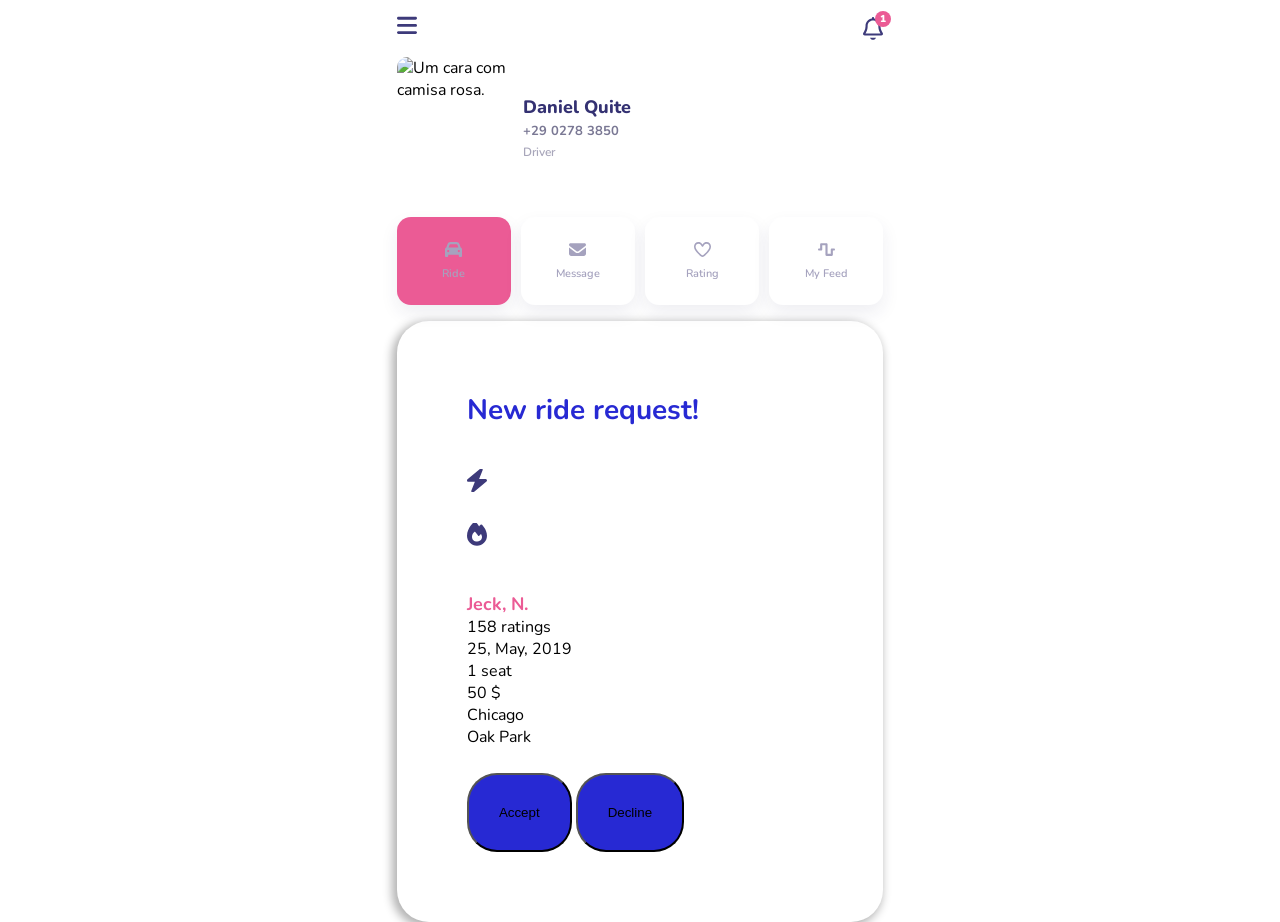
==== Web_Design/Projeto_Layout_Responsivo/index.html @ ac390fc6 "Centralizando projeto e aprimorando a parte de cima do projeto" ====
<!doctype html>
<html lang="en">
  <head>
    <meta charset="UTF-8" />
    <meta name="viewport" content="width=device-width, initial-scale=1.0" />
    <title>Ride Request</title>
    <link rel="stylesheet" href="css/style.css" />
    <link
      href="https://fonts.googleapis.com/css2?family=Nunito:wght@400;600;700&display=swap"
      rel="stylesheet"
    />

    <link
      rel="stylesheet"
      href="https://cdnjs.cloudflare.com/ajax/libs/font-awesome/6.5.0/css/all.min.css"
    />
  </head>
  <body>
    <header class="cabecalho">
      <div>
        <svg
          class="svg-class"
          xmlns="http://www.w3.org/2000/svg"
          viewBox="0 0 448 512"
        >
          <path
            d="M0 96C0 78.3 14.3 64 32 64l384 0c17.7 0 32 14.3 32 32s-14.3 32-32 32L32 128C14.3 128 0 113.7 0 96zM0 256c0-17.7 14.3-32 32-32l384 0c17.7 0 32 14.3 32 32s-14.3 32-32 32L32 288c-17.7 0-32-14.3-32-32zM448 416c0 17.7-14.3 32-32 32L32 448c-17.7 0-32-14.3-32-32s14.3-32 32-32l384 0c17.7 0 32 14.3 32 32z"
          />
        </svg>
      </div>

      <div class="bell-wrap">
        <svg
          class="svg-class"
          xmlns="http://www.w3.org/2000/svg"
          viewBox="0 0 448 512"
        >
          <path
            d="M224 0c-13.3 0-24 10.7-24 24l0 9.7C118.6 45.3 56 115.4 56 200l0 14.5c0 37.7-10 74.7-29 107.3L5.1 359.2C1.8 365 0 371.5 0 378.2 0 399.1 16.9 416 37.8 416l372.4 0c20.9 0 37.8-16.9 37.8-37.8 0-6.7-1.8-13.3-5.1-19L421 321.7c-19-32.6-29-69.6-29-107.3l0-14.5c0-84.6-62.6-154.7-144-166.3l0-9.7c0-13.3-10.7-24-24-24zM392.4 368l-336.9 0 12.9-22.1C91.7 306 104 260.6 104 214.5l0-14.5c0-66.3 53.7-120 120-120s120 53.7 120 120l0 14.5c0 46.2 12.3 91.5 35.5 131.4L392.4 368zM156.1 464c9.9 28 36.6 48 67.9 48s58-20 67.9-48l-135.8 0z"
          />
        </svg>
        <span class="badge">1</span>
      </div>
    </header>

    <main>
      <section class="grido">
        <img
          id="guy-pink"
          src="images/nice-guy.png"
          alt="Um cara com camisa rosa."
        />
        <section id="text-principal">
          <h1>Daniel Quite</h1>
          <p class="phone">+29 0278 3850</p>
          <p id="drive">Driver</p>
        </section>
      </section>

      <nav class="top-actions">
        <div class="icon-princpal ativo">
          <svg
            class="svg-class"
            xmlns="http://www.w3.org/2000/svg"
            viewBox="0 0 512 512"
          >
            <path
              d="M135.2 117.4l-26.1 74.6 293.8 0-26.1-74.6C372.3 104.6 360.2 96 346.6 96L165.4 96c-13.6 0-25.7 8.6-30.2 21.4zM39.6 196.8L74.8 96.3C88.3 57.8 124.6 32 165.4 32l181.2 0c40.8 0 77.1 25.8 90.6 64.3l35.2 100.5c23.2 9.6 39.6 32.5 39.6 59.2l0 192c0 17.7-14.3 32-32 32l-32 0c-17.7 0-32-14.3-32-32l0-32-320 0 0 32c0 17.7-14.3 32-32 32l-32 0c-17.7 0-32-14.3-32-32L0 256c0-26.7 16.4-49.6 39.6-59.2zM128 304a32 32 0 1 0 -64 0 32 32 0 1 0 64 0zm288 32a32 32 0 1 0 0-64 32 32 0 1 0 0 64z"
            />
          </svg>
          <span>Ride</span>
        </div>

        <div class="icon-princpal">
          <svg
            class="svg-class"
            xmlns="http://www.w3.org/2000/svg"
            viewBox="0 0 512 512"
          >
            <path
              d="M48 64c-26.5 0-48 21.5-48 48 0 15.1 7.1 29.3 19.2 38.4l208 156c17.1 12.8 40.5 12.8 57.6 0l208-156c12.1-9.1 19.2-23.3 19.2-38.4 0-26.5-21.5-48-48-48L48 64zM0 196L0 384c0 35.3 28.7 64 64 64l384 0c35.3 0 64-28.7 64-64l0-188-198.4 148.8c-34.1 25.6-81.1 25.6-115.2 0L0 196z"
            />
          </svg>
          <span>Message</span>
        </div>

        <div class="icon-princpal">
          <svg
            class="svg-class"
            xmlns="http://www.w3.org/2000/svg"
            viewBox="0 0 512 512"
          >
            <path
              d="M378.9 80c-27.3 0-53 13.1-69 35.2l-34.4 47.6c-4.5 6.2-11.7 9.9-19.4 9.9s-14.9-3.7-19.4-9.9l-34.4-47.6c-16-22.1-41.7-35.2-69-35.2-47 0-85.1 38.1-85.1 85.1 0 49.9 32 98.4 68.1 142.3 41.1 50 91.4 94 125.9 120.3 3.2 2.4 7.9 4.2 14 4.2s10.8-1.8 14-4.2c34.5-26.3 84.8-70.4 125.9-120.3 36.2-43.9 68.1-92.4 68.1-142.3 0-47-38.1-85.1-85.1-85.1zM271 87.1c25-34.6 65.2-55.1 107.9-55.1 73.5 0 133.1 59.6 133.1 133.1 0 68.6-42.9 128.9-79.1 172.8-44.1 53.6-97.3 100.1-133.8 127.9-12.3 9.4-27.5 14.1-43.1 14.1s-30.8-4.7-43.1-14.1C176.4 438 123.2 391.5 79.1 338 42.9 294.1 0 233.7 0 165.1 0 91.6 59.6 32 133.1 32 175.8 32 216 52.5 241 87.1l15 20.7 15-20.7z"
            />
          </svg>
          <span>Rating</span>
        </div>

        <div class="icon-princpal">
          <svg
            class="svg-class"
            xmlns="http://www.w3.org/2000/svg"
            viewBox="0 0 512 512"
          >
            <path
              d="M64 96c0-17.7 14.3-32 32-32l160 0c17.7 0 32 14.3 32 32l0 288 96 0 0-128c0-17.7 14.3-32 32-32l64 0c17.7 0 32 14.3 32 32s-14.3 32-32 32l-32 0 0 128c0 17.7-14.3 32-32 32l-160 0c-17.7 0-32-14.3-32-32l0-288-96 0 0 128c0 17.7-14.3 32-32 32l-64 0c-17.7 0-32-14.3-32-32s14.3-32 32-32l32 0 0-128z"
            />
          </svg>
          <span>My Feed</span>
        </div>
      </nav>

      
      <div id="box-1">
        <section class="box">
          <h2>New ride request!</h2>
          <div>
            <svg
              class="svg-class"
              xmlns="http://www.w3.org/2000/svg"
              viewBox="0 0 448 512"
            >
              <path
                d="M338.8-9.9c11.9 8.6 16.3 24.2 10.9 37.8L271.3 224 416 224c13.5 0 25.5 8.4 30.1 21.1s.7 26.9-9.6 35.5l-288 240c-11.3 9.4-27.4 9.9-39.3 1.3s-16.3-24.2-10.9-37.8L176.7 288 32 288c-13.5 0-25.5-8.4-30.1-21.1s-.7-26.9 9.6-35.5l288-240c11.3-9.4 27.4-9.9 39.3-1.3z"
              />
            </svg>
          </div>
          <div>
            <svg
              class="svg-class"
              xmlns="http://www.w3.org/2000/svg"
              viewBox="0 0 448 512"
            >
              <path
                d="M160.5-26.4c9.3-7.8 23-7.5 31.9 .9 12.3 11.6 23.3 24.4 33.9 37.4 13.5 16.5 29.7 38.3 45.3 64.2 5.2-6.8 10-12.8 14.2-17.9 1.1-1.3 2.2-2.7 3.3-4.1 7.9-9.8 17.7-22.1 30.8-22.1 13.4 0 22.8 11.9 30.8 22.1 1.3 1.7 2.6 3.3 3.9 4.8 10.3 12.4 24 30.3 37.7 52.4 27.2 43.9 55.6 106.4 55.6 176.6 0 123.7-100.3 224-224 224S0 411.7 0 288c0-91.1 41.1-170 80.5-225 19.9-27.7 39.7-49.9 54.6-65.1 8.2-8.4 16.5-16.7 25.5-24.2zM225.7 416c25.3 0 47.7-7 68.8-21 42.1-29.4 53.4-88.2 28.1-134.4-4.5-9-16-9.6-22.5-2l-25.2 29.3c-6.6 7.6-18.5 7.4-24.7-.5-17.3-22.1-49.1-62.4-65.3-83-5.4-6.9-15.2-8-21.5-1.9-18.3 17.8-51.5 56.8-51.5 104.3 0 68.6 50.6 109.2 113.7 109.2z"
              />
            </svg>
          </div>
          <section>
            <h6>Jeck, N.</h6>
            <p>158 ratings</p>
            <p>25, May, 2019</p>
            <p>1 seat</p>
            <p>50 $</p>
            <p>Chicago</p>
            <p>Oak Park</p>
          </section>
          <section>
            <form action="/ride.html">
              <button>Accept</button>
              <button>Decline</button>
            </form>
          </section>
        </section>
      </div>
    </main>
  </body>
</html>
---- Web_Design/Projeto_Layout_Responsivo/css/style.css ----
:root {
  --cor-primaria: #eb5b95;
  --cor-secundaria: #2729d3;
  --fonte-principal: "Nunito", sans-serif;
}

* {
  margin: 0;
  padding: 0;
  box-sizing: border-box;
}

body {
  font-family: var(--fonte-principal);
  height: min(100dvh, calc(100vw * (16 / 9)));
  width: min(100vw, calc(100dvh * (9 / 16)));
  aspect-ratio: 9/16;
  position: relative;
  background-color: #fff;
  margin: 0 auto;
  padding: 14px 10px 0;
  overflow: hidden;
  border-radius: 20px
}

nav {
  position: relative;
  left: 0;
  right: 0;
  display: flex;
  justify-content: space-around;
  align-items: center;
  gap: 20px;
}

nav div {
  display: flex;
  flex-direction: column;
  align-items: center;
  gap: 5px;
}

.svg-class {
  width: 20px;
  fill: #3d3a7a;
}

.cabecalho {
  display: flex;
  justify-content: space-between;
  align-items: center;
  margin-bottom: 14px;
}

.grido {
  display: grid;
  grid-template-columns: 114px 1fr;
  gap: 12px;
  align-items: center;
  margin-bottom: 16px;
}

.bell-wrap {
  position: relative;
  display: inline-flex;
  align-items: center;
  justify-content: center;
}

.badge {
  position: absolute;
  top: -6px;
  right: -8px;
  width: 16px;
  height: 16px;
  border-radius: 50%;
  background-color: var(--cor-primaria);
  color: #fff;
  font-size: 10px;
  font-weight: 900;
  display: grid;
  place-items: center;
  line-height: 1;
}

#guy-pink {
  width: 114px;
  height: 144px;
  object-fit: cover;
  margin: 0;
  border-radius: 10px;
}

#drive {
  font-size: 12px;
  font-weight: 600;
  color: #a8a6ba;
}

#text-principal h1 {
  font-size: 18px;
  font-weight: 800;
  line-height: 1.1;
  color: #343172;
  margin-bottom: 4px;
}

.phone {
  font-weight: 700;
  font-size: 13px;
  color: #7a7894;
  margin-bottom: 4px;
}

#box-1 {
  margin-bottom: 16px;
  width: 100%;
  display: flex;
  justify-content: center;
  align-items: center;
}

.box {
  background-color: #fff;
  box-shadow: -3px 3px 10px 2px rgba(0, 0, 0, 0.3);
  width: 850px;
  border-radius: 2rem;
  padding: 70px;
  display: flex;
  flex-direction: column;
  gap: 25px;
}

.box h2 {
  margin-bottom: 15px;
  font-size: 28px;
  color: var(--cor-secundaria);
}

.box h6 {
  margin-top: 15px;
  font-size: 18px;
  color: var(--cor-primaria);
}

.box > p {
  padding: 12px 8px;
  margin: 8px 0;
  line-height: 1.8;
  font-size: 16px;
}

.box ul {
  margin-left: 20px;
  gap: 12px;
  display: flex;
  flex-direction: column;
}

.box li {
  margin: 8px 0;
}

button {
  padding: 30px;
  border-radius: 30px;
  background-color: var(--cor-secundaria);
}

.top-actions {
  display: grid;
  grid-template-columns: repeat(4, 1fr);
  gap: 10px;
}

.icon-princpal {
  height: 88px;
  border-radius: 14px;
  background-color: #fff;
  box-shadow: 0 8px 18px rgba(40, 35, 89, 0.08);
  margin-bottom: 16px;
  display: flex;
  flex-direction: column;
  align-items: center;
  justify-content: center;
  gap: 8px;
}

.icon-princpal .svg-class {
  width: 17px;
  fill: #a5a2be;
}

.icon-princpal span {
  font-size: 11px;
  font-weight: 600;
  color: #a5a2be;
}

.icon-princpal.ativo {
  background-color: var(--cor-primaria);
}

.icon-principal.ativo .svg-class {
  fill: #fff;
}

.icon-principal.ativo span {
  color: #fff;
}
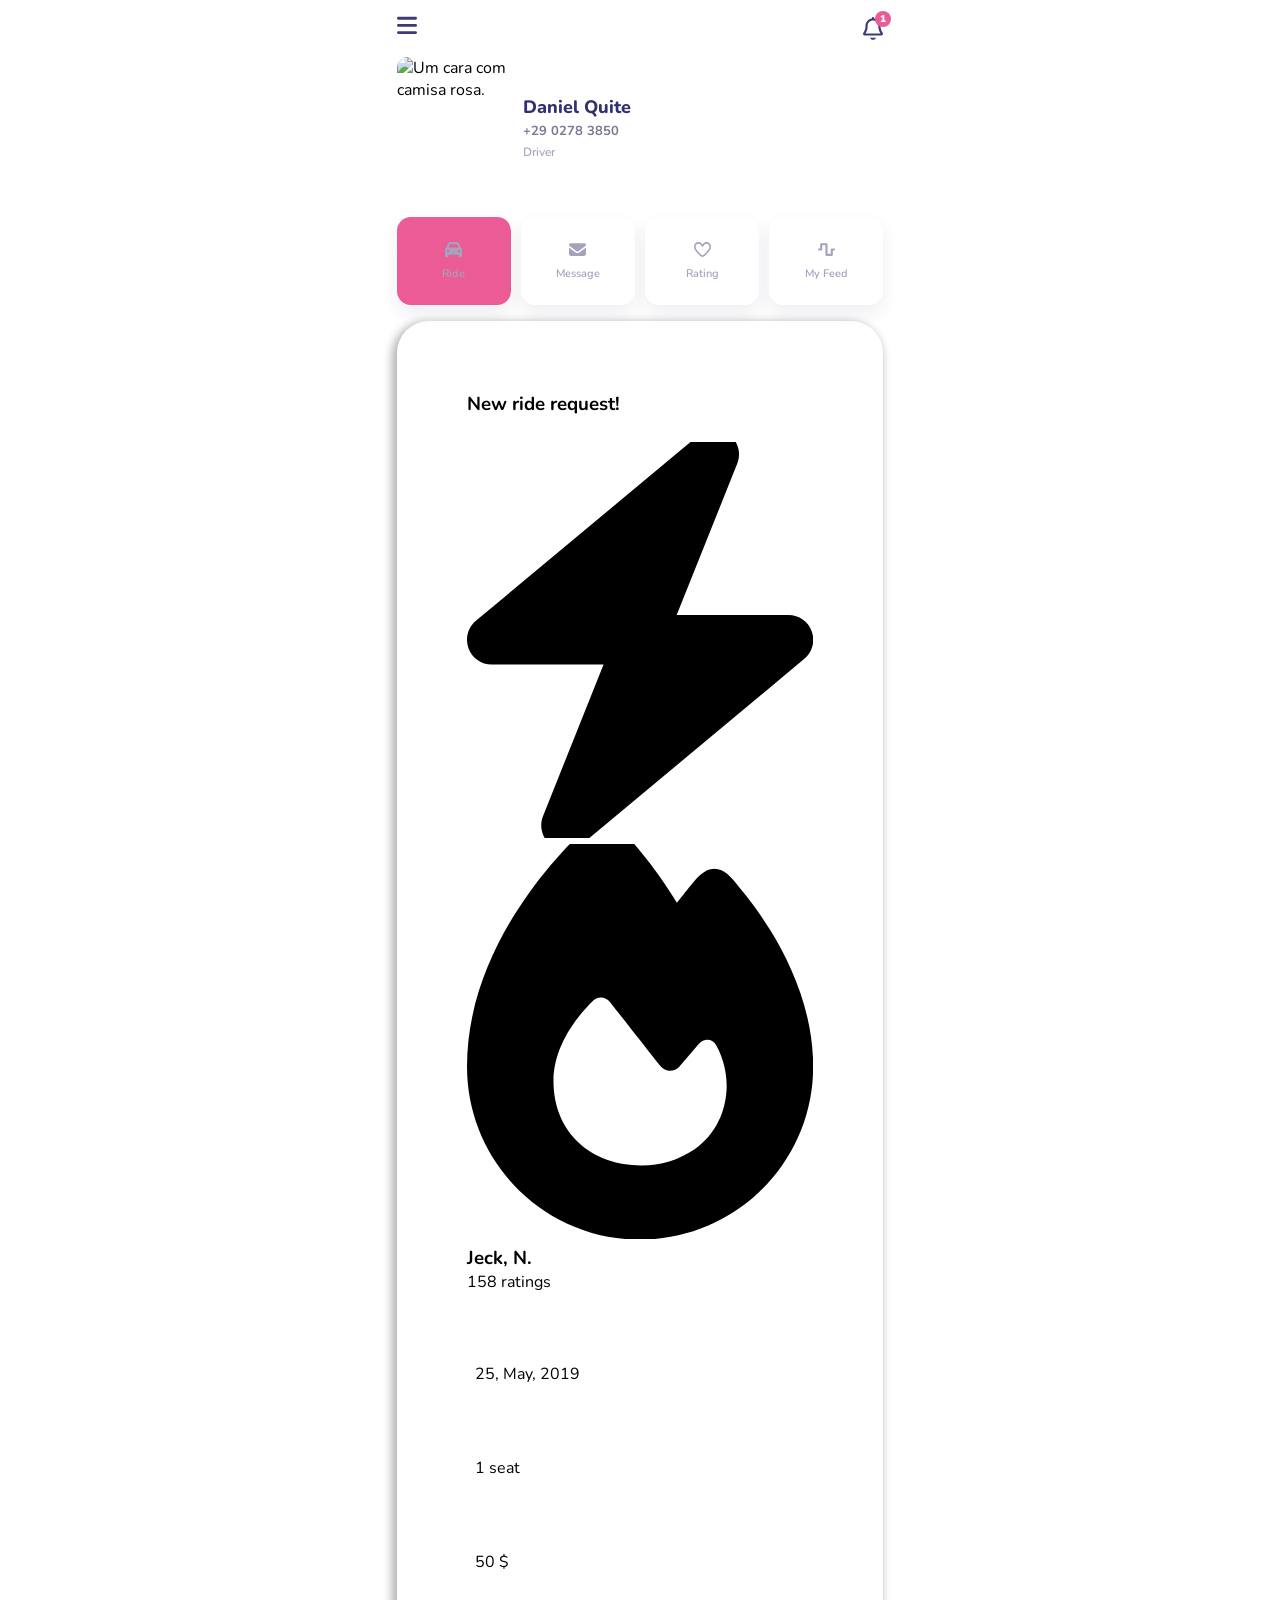
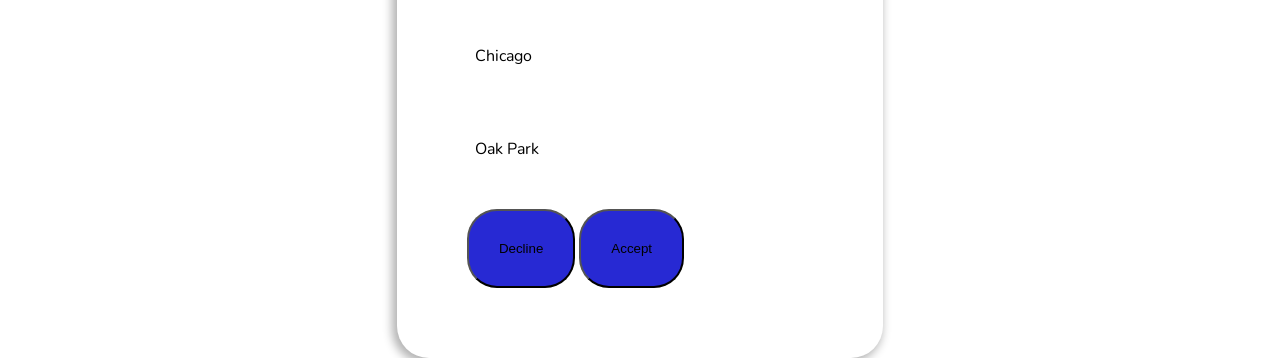
==== commit 395d7523: "Merge pull request #1 from ansonjunior/patch-1 Alteração nos ícones e usuário" ====
--- a/Web_Design/Projeto_Layout_Responsivo/index.html
+++ b/Web_Design/Projeto_Layout_Responsivo/index.html
@@ -1,159 +1,122 @@
 <!doctype html>
-<html lang="en">
-  <head>
-    <meta charset="UTF-8" />
-    <meta name="viewport" content="width=device-width, initial-scale=1.0" />
-    <title>Ride Request</title>
-    <link rel="stylesheet" href="css/style.css" />
-    <link
-      href="https://fonts.googleapis.com/css2?family=Nunito:wght@400;600;700&display=swap"
-      rel="stylesheet"
-    />
+<html lang="pt-br">
 
-    <link
-      rel="stylesheet"
-      href="https://cdnjs.cloudflare.com/ajax/libs/font-awesome/6.5.0/css/all.min.css"
-    />
-  </head>
-  <body>
-    <header class="cabecalho">
-      <div>
-        <svg
-          class="svg-class"
-          xmlns="http://www.w3.org/2000/svg"
-          viewBox="0 0 448 512"
-        >
+<head>
+  <meta charset="UTF-8" />
+  <meta name="viewport" content="width=device-width, initial-scale=1.0" />
+  <title>Ride Request</title>
+  <link rel="stylesheet" href="css/style.css" />
+  <link href="https://fonts.googleapis.com/css2?family=Nunito:wght@400;600;700&display=swap" rel="stylesheet" />
+
+  <link rel="stylesheet" href="https://cdnjs.cloudflare.com/ajax/libs/font-awesome/6.5.0/css/all.min.css" />
+</head>
+
+<body>
+  <header class="cabecalho">
+    <div>
+      <svg class="svg-class" xmlns="http://www.w3.org/2000/svg" viewBox="0 0 448 512">
+        <path
+          d="M0 96C0 78.3 14.3 64 32 64l384 0c17.7 0 32 14.3 32 32s-14.3 32-32 32L32 128C14.3 128 0 113.7 0 96zM0 256c0-17.7 14.3-32 32-32l384 0c17.7 0 32 14.3 32 32s-14.3 32-32 32L32 288c-17.7 0-32-14.3-32-32zM448 416c0 17.7-14.3 32-32 32L32 448c-17.7 0-32-14.3-32-32s14.3-32 32-32l384 0c17.7 0 32 14.3 32 32z" />
+      </svg>
+    </div>
+
+    <div class="bell-wrap">
+      <svg class="svg-class" xmlns="http://www.w3.org/2000/svg" viewBox="0 0 448 512">
+        <path
+          d="M224 0c-13.3 0-24 10.7-24 24l0 9.7C118.6 45.3 56 115.4 56 200l0 14.5c0 37.7-10 74.7-29 107.3L5.1 359.2C1.8 365 0 371.5 0 378.2 0 399.1 16.9 416 37.8 416l372.4 0c20.9 0 37.8-16.9 37.8-37.8 0-6.7-1.8-13.3-5.1-19L421 321.7c-19-32.6-29-69.6-29-107.3l0-14.5c0-84.6-62.6-154.7-144-166.3l0-9.7c0-13.3-10.7-24-24-24zM392.4 368l-336.9 0 12.9-22.1C91.7 306 104 260.6 104 214.5l0-14.5c0-66.3 53.7-120 120-120s120 53.7 120 120l0 14.5c0 46.2 12.3 91.5 35.5 131.4L392.4 368zM156.1 464c9.9 28 36.6 48 67.9 48s58-20 67.9-48l-135.8 0z" />
+      </svg>
+      <span class="badge">1</span>
+    </div>
+  </header>
+
+  <main>
+    <section class="grido">
+      <img id="guy-pink" src="images/nice-guy.png" alt="Um cara com camisa rosa." />
+      <section id="text-principal">
+        <h1>Daniel Quite</h1>
+        <p class="phone">+29 0278 3850</p>
+        <p id="drive">Driver</p>
+      </section>
+    </section>
+
+    <nav class="top-actions">
+      <div class="icon-princpal ativo">
+        <svg class="svg-class" xmlns="http://www.w3.org/2000/svg" viewBox="0 0 512 512">
           <path
-            d="M0 96C0 78.3 14.3 64 32 64l384 0c17.7 0 32 14.3 32 32s-14.3 32-32 32L32 128C14.3 128 0 113.7 0 96zM0 256c0-17.7 14.3-32 32-32l384 0c17.7 0 32 14.3 32 32s-14.3 32-32 32L32 288c-17.7 0-32-14.3-32-32zM448 416c0 17.7-14.3 32-32 32L32 448c-17.7 0-32-14.3-32-32s14.3-32 32-32l384 0c17.7 0 32 14.3 32 32z"
-          />
+            d="M135.2 117.4l-26.1 74.6 293.8 0-26.1-74.6C372.3 104.6 360.2 96 346.6 96L165.4 96c-13.6 0-25.7 8.6-30.2 21.4zM39.6 196.8L74.8 96.3C88.3 57.8 124.6 32 165.4 32l181.2 0c40.8 0 77.1 25.8 90.6 64.3l35.2 100.5c23.2 9.6 39.6 32.5 39.6 59.2l0 192c0 17.7-14.3 32-32 32l-32 0c-17.7 0-32-14.3-32-32l0-32-320 0 0 32c0 17.7-14.3 32-32 32l-32 0c-17.7 0-32-14.3-32-32L0 256c0-26.7 16.4-49.6 39.6-59.2zM128 304a32 32 0 1 0 -64 0 32 32 0 1 0 64 0zm288 32a32 32 0 1 0 0-64 32 32 0 1 0 0 64z" />
         </svg>
+        <span>Ride</span>
       </div>
 
-      <div class="bell-wrap">
-        <svg
-          class="svg-class"
-          xmlns="http://www.w3.org/2000/svg"
-          viewBox="0 0 448 512"
-        >
+      <div class="icon-princpal">
+        <svg class="svg-class" xmlns="http://www.w3.org/2000/svg" viewBox="0 0 512 512">
           <path
-            d="M224 0c-13.3 0-24 10.7-24 24l0 9.7C118.6 45.3 56 115.4 56 200l0 14.5c0 37.7-10 74.7-29 107.3L5.1 359.2C1.8 365 0 371.5 0 378.2 0 399.1 16.9 416 37.8 416l372.4 0c20.9 0 37.8-16.9 37.8-37.8 0-6.7-1.8-13.3-5.1-19L421 321.7c-19-32.6-29-69.6-29-107.3l0-14.5c0-84.6-62.6-154.7-144-166.3l0-9.7c0-13.3-10.7-24-24-24zM392.4 368l-336.9 0 12.9-22.1C91.7 306 104 260.6 104 214.5l0-14.5c0-66.3 53.7-120 120-120s120 53.7 120 120l0 14.5c0 46.2 12.3 91.5 35.5 131.4L392.4 368zM156.1 464c9.9 28 36.6 48 67.9 48s58-20 67.9-48l-135.8 0z"
-          />
+            d="M48 64c-26.5 0-48 21.5-48 48 0 15.1 7.1 29.3 19.2 38.4l208 156c17.1 12.8 40.5 12.8 57.6 0l208-156c12.1-9.1 19.2-23.3 19.2-38.4 0-26.5-21.5-48-48-48L48 64zM0 196L0 384c0 35.3 28.7 64 64 64l384 0c35.3 0 64-28.7 64-64l0-188-198.4 148.8c-34.1 25.6-81.1 25.6-115.2 0L0 196z" />
         </svg>
-        <span class="badge">1</span>
+        <span>Message</span>
       </div>
-    </header>
 
-    <main>
-      <section class="grido">
-        <img
-          id="guy-pink"
-          src="images/nice-guy.png"
-          alt="Um cara com camisa rosa."
-        />
-        <section id="text-principal">
-          <h1>Daniel Quite</h1>
-          <p class="phone">+29 0278 3850</p>
-          <p id="drive">Driver</p>
+      <div class="icon-princpal">
+        <svg class="svg-class" xmlns="http://www.w3.org/2000/svg" viewBox="0 0 512 512">
+          <path
+            d="M378.9 80c-27.3 0-53 13.1-69 35.2l-34.4 47.6c-4.5 6.2-11.7 9.9-19.4 9.9s-14.9-3.7-19.4-9.9l-34.4-47.6c-16-22.1-41.7-35.2-69-35.2-47 0-85.1 38.1-85.1 85.1 0 49.9 32 98.4 68.1 142.3 41.1 50 91.4 94 125.9 120.3 3.2 2.4 7.9 4.2 14 4.2s10.8-1.8 14-4.2c34.5-26.3 84.8-70.4 125.9-120.3 36.2-43.9 68.1-92.4 68.1-142.3 0-47-38.1-85.1-85.1-85.1zM271 87.1c25-34.6 65.2-55.1 107.9-55.1 73.5 0 133.1 59.6 133.1 133.1 0 68.6-42.9 128.9-79.1 172.8-44.1 53.6-97.3 100.1-133.8 127.9-12.3 9.4-27.5 14.1-43.1 14.1s-30.8-4.7-43.1-14.1C176.4 438 123.2 391.5 79.1 338 42.9 294.1 0 233.7 0 165.1 0 91.6 59.6 32 133.1 32 175.8 32 216 52.5 241 87.1l15 20.7 15-20.7z" />
+        </svg>
+        <span>Rating</span>
+      </div>
+
+      <div class="icon-princpal">
+        <svg class="svg-class" xmlns="http://www.w3.org/2000/svg" viewBox="0 0 512 512">
+          <path
+            d="M64 96c0-17.7 14.3-32 32-32l160 0c17.7 0 32 14.3 32 32l0 288 96 0 0-128c0-17.7 14.3-32 32-32l64 0c17.7 0 32 14.3 32 32s-14.3 32-32 32l-32 0 0 128c0 17.7-14.3 32-32 32l-160 0c-17.7 0-32-14.3-32-32l0-288-96 0 0 128c0 17.7-14.3 32-32 32l-64 0c-17.7 0-32-14.3-32-32s14.3-32 32-32l32 0 0-128z" />
+        </svg>
+        <span>My Feed</span>
+      </div>
+    </nav>
+
+
+    <div id="box-1">
+      <section class="box">
+        <h3>New ride request!</h3>
+
+        <div id="users">
+
+          <div class="icons">
+            <svg class="icon-reguest" xmlns="http://www.w3.org/2000/svg" viewBox="0 0 448 512">
+              <path
+                d="M338.8-9.9c11.9 8.6 16.3 24.2 10.9 37.8L271.3 224 416 224c13.5 0 25.5 8.4 30.1 21.1s.7 26.9-9.6 35.5l-288 240c-11.3 9.4-27.4 9.9-39.3 1.3s-16.3-24.2-10.9-37.8L176.7 288 32 288c-13.5 0-25.5-8.4-30.1-21.1s-.7-26.9 9.6-35.5l288-240c11.3-9.4 27.4-9.9 39.3-1.3z" />
+            </svg>
+            <svg class="icon-reguest" xmlns="http://www.w3.org/2000/svg" viewBox="0 0 448 512">
+              <path
+                d="M160.5-26.4c9.3-7.8 23-7.5 31.9 .9 12.3 11.6 23.3 24.4 33.9 37.4 13.5 16.5 29.7 38.3 45.3 64.2 5.2-6.8 10-12.8 14.2-17.9 1.1-1.3 2.2-2.7 3.3-4.1 7.9-9.8 17.7-22.1 30.8-22.1 13.4 0 22.8 11.9 30.8 22.1 1.3 1.7 2.6 3.3 3.9 4.8 10.3 12.4 24 30.3 37.7 52.4 27.2 43.9 55.6 106.4 55.6 176.6 0 123.7-100.3 224-224 224S0 411.7 0 288c0-91.1 41.1-170 80.5-225 19.9-27.7 39.7-49.9 54.6-65.1 8.2-8.4 16.5-16.7 25.5-24.2zM225.7 416c25.3 0 47.7-7 68.8-21 42.1-29.4 53.4-88.2 28.1-134.4-4.5-9-16-9.6-22.5-2l-25.2 29.3c-6.6 7.6-18.5 7.4-24.7-.5-17.3-22.1-49.1-62.4-65.3-83-5.4-6.9-15.2-8-21.5-1.9-18.3 17.8-51.5 56.8-51.5 104.3 0 68.6 50.6 109.2 113.7 109.2z" />
+            </svg>
+          </div>
+          <div class="user">
+            <div>
+              <h3> Jeck, N. </h3>
+              <p> 158 ratings </p>
+            </div>
+            <img id="img-user" src="images/man-black.png" alt="">
+          </div>
+
+        </div>
+        
+        <p>25, May, 2019</p>
+        <p>1 seat</p>
+        <p>50 $</p>
+        <p>Chicago</p>
+        <p>Oak Park</p>
+
+        <section>
+          <form>
+            <button id="btn-decline">Decline</button>
+            <button>Accept</button>
+          </form>
         </section>
       </section>
+    </div>
 
-      <nav class="top-actions">
-        <div class="icon-princpal ativo">
-          <svg
-            class="svg-class"
-            xmlns="http://www.w3.org/2000/svg"
-            viewBox="0 0 512 512"
-          >
-            <path
-              d="M135.2 117.4l-26.1 74.6 293.8 0-26.1-74.6C372.3 104.6 360.2 96 346.6 96L165.4 96c-13.6 0-25.7 8.6-30.2 21.4zM39.6 196.8L74.8 96.3C88.3 57.8 124.6 32 165.4 32l181.2 0c40.8 0 77.1 25.8 90.6 64.3l35.2 100.5c23.2 9.6 39.6 32.5 39.6 59.2l0 192c0 17.7-14.3 32-32 32l-32 0c-17.7 0-32-14.3-32-32l0-32-320 0 0 32c0 17.7-14.3 32-32 32l-32 0c-17.7 0-32-14.3-32-32L0 256c0-26.7 16.4-49.6 39.6-59.2zM128 304a32 32 0 1 0 -64 0 32 32 0 1 0 64 0zm288 32a32 32 0 1 0 0-64 32 32 0 1 0 0 64z"
-            />
-          </svg>
-          <span>Ride</span>
-        </div>
 
-        <div class="icon-princpal">
-          <svg
-            class="svg-class"
-            xmlns="http://www.w3.org/2000/svg"
-            viewBox="0 0 512 512"
-          >
-            <path
-              d="M48 64c-26.5 0-48 21.5-48 48 0 15.1 7.1 29.3 19.2 38.4l208 156c17.1 12.8 40.5 12.8 57.6 0l208-156c12.1-9.1 19.2-23.3 19.2-38.4 0-26.5-21.5-48-48-48L48 64zM0 196L0 384c0 35.3 28.7 64 64 64l384 0c35.3 0 64-28.7 64-64l0-188-198.4 148.8c-34.1 25.6-81.1 25.6-115.2 0L0 196z"
-            />
-          </svg>
-          <span>Message</span>
-        </div>
+  </main>
+</body>
 
-        <div class="icon-princpal">
-          <svg
-            class="svg-class"
-            xmlns="http://www.w3.org/2000/svg"
-            viewBox="0 0 512 512"
-          >
-            <path
-              d="M378.9 80c-27.3 0-53 13.1-69 35.2l-34.4 47.6c-4.5 6.2-11.7 9.9-19.4 9.9s-14.9-3.7-19.4-9.9l-34.4-47.6c-16-22.1-41.7-35.2-69-35.2-47 0-85.1 38.1-85.1 85.1 0 49.9 32 98.4 68.1 142.3 41.1 50 91.4 94 125.9 120.3 3.2 2.4 7.9 4.2 14 4.2s10.8-1.8 14-4.2c34.5-26.3 84.8-70.4 125.9-120.3 36.2-43.9 68.1-92.4 68.1-142.3 0-47-38.1-85.1-85.1-85.1zM271 87.1c25-34.6 65.2-55.1 107.9-55.1 73.5 0 133.1 59.6 133.1 133.1 0 68.6-42.9 128.9-79.1 172.8-44.1 53.6-97.3 100.1-133.8 127.9-12.3 9.4-27.5 14.1-43.1 14.1s-30.8-4.7-43.1-14.1C176.4 438 123.2 391.5 79.1 338 42.9 294.1 0 233.7 0 165.1 0 91.6 59.6 32 133.1 32 175.8 32 216 52.5 241 87.1l15 20.7 15-20.7z"
-            />
-          </svg>
-          <span>Rating</span>
-        </div>
-
-        <div class="icon-princpal">
-          <svg
-            class="svg-class"
-            xmlns="http://www.w3.org/2000/svg"
-            viewBox="0 0 512 512"
-          >
-            <path
-              d="M64 96c0-17.7 14.3-32 32-32l160 0c17.7 0 32 14.3 32 32l0 288 96 0 0-128c0-17.7 14.3-32 32-32l64 0c17.7 0 32 14.3 32 32s-14.3 32-32 32l-32 0 0 128c0 17.7-14.3 32-32 32l-160 0c-17.7 0-32-14.3-32-32l0-288-96 0 0 128c0 17.7-14.3 32-32 32l-64 0c-17.7 0-32-14.3-32-32s14.3-32 32-32l32 0 0-128z"
-            />
-          </svg>
-          <span>My Feed</span>
-        </div>
-      </nav>
-
-      
-      <div id="box-1">
-        <section class="box">
-          <h2>New ride request!</h2>
-          <div>
-            <svg
-              class="svg-class"
-              xmlns="http://www.w3.org/2000/svg"
-              viewBox="0 0 448 512"
-            >
-              <path
-                d="M338.8-9.9c11.9 8.6 16.3 24.2 10.9 37.8L271.3 224 416 224c13.5 0 25.5 8.4 30.1 21.1s.7 26.9-9.6 35.5l-288 240c-11.3 9.4-27.4 9.9-39.3 1.3s-16.3-24.2-10.9-37.8L176.7 288 32 288c-13.5 0-25.5-8.4-30.1-21.1s-.7-26.9 9.6-35.5l288-240c11.3-9.4 27.4-9.9 39.3-1.3z"
-              />
-            </svg>
-          </div>
-          <div>
-            <svg
-              class="svg-class"
-              xmlns="http://www.w3.org/2000/svg"
-              viewBox="0 0 448 512"
-            >
-              <path
-                d="M160.5-26.4c9.3-7.8 23-7.5 31.9 .9 12.3 11.6 23.3 24.4 33.9 37.4 13.5 16.5 29.7 38.3 45.3 64.2 5.2-6.8 10-12.8 14.2-17.9 1.1-1.3 2.2-2.7 3.3-4.1 7.9-9.8 17.7-22.1 30.8-22.1 13.4 0 22.8 11.9 30.8 22.1 1.3 1.7 2.6 3.3 3.9 4.8 10.3 12.4 24 30.3 37.7 52.4 27.2 43.9 55.6 106.4 55.6 176.6 0 123.7-100.3 224-224 224S0 411.7 0 288c0-91.1 41.1-170 80.5-225 19.9-27.7 39.7-49.9 54.6-65.1 8.2-8.4 16.5-16.7 25.5-24.2zM225.7 416c25.3 0 47.7-7 68.8-21 42.1-29.4 53.4-88.2 28.1-134.4-4.5-9-16-9.6-22.5-2l-25.2 29.3c-6.6 7.6-18.5 7.4-24.7-.5-17.3-22.1-49.1-62.4-65.3-83-5.4-6.9-15.2-8-21.5-1.9-18.3 17.8-51.5 56.8-51.5 104.3 0 68.6 50.6 109.2 113.7 109.2z"
-              />
-            </svg>
-          </div>
-          <section>
-            <h6>Jeck, N.</h6>
-            <p>158 ratings</p>
-            <p>25, May, 2019</p>
-            <p>1 seat</p>
-            <p>50 $</p>
-            <p>Chicago</p>
-            <p>Oak Park</p>
-          </section>
-          <section>
-            <form action="/ride.html">
-              <button>Accept</button>
-              <button>Decline</button>
-            </form>
-          </section>
-        </section>
-      </div>
-    </main>
-  </body>
 </html>
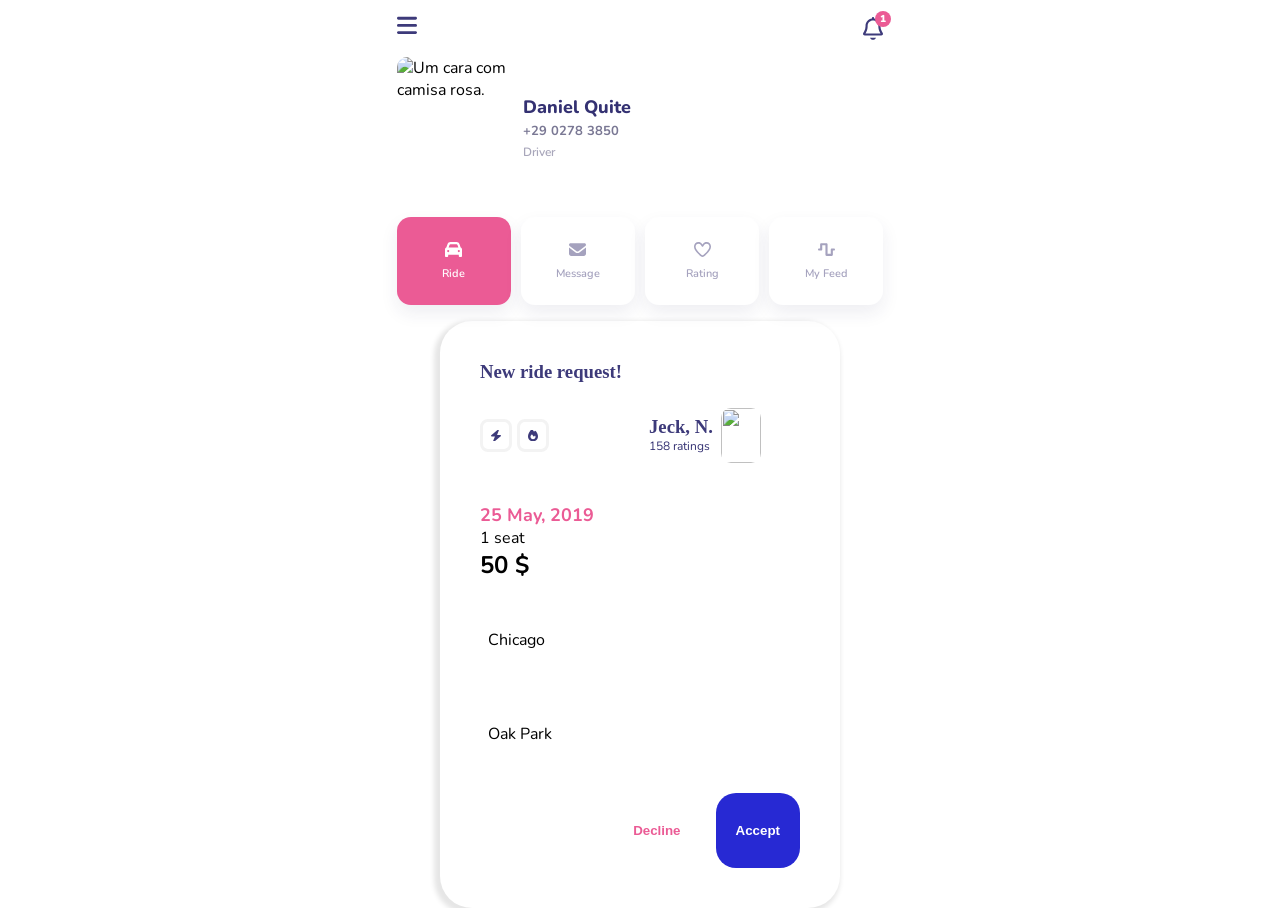
==== commit c44258f6: "Acrescentando data e valor" ====
--- a/Web_Design/Projeto_Layout_Responsivo/index.html
+++ b/Web_Design/Projeto_Layout_Responsivo/index.html
@@ -73,13 +73,11 @@
       </div>
     </nav>
 
-
     <div id="box-1">
       <section class="box">
         <h3>New ride request!</h3>
 
         <div id="users">
-
           <div class="icons">
             <svg class="icon-reguest" xmlns="http://www.w3.org/2000/svg" viewBox="0 0 448 512">
               <path
@@ -97,17 +95,24 @@
             </div>
             <img id="img-user" src="images/man-black.png" alt="">
           </div>
+        </div>
 
+        <div id="data">
+          <div>
+            <h6>25 May, 2019</h6>
+            <p>1 seat</p>
+          </div>
+
+          <div id="valor">
+            <h2>50 $</h2>
+          </div>
         </div>
-        
-        <p>25, May, 2019</p>
-        <p>1 seat</p>
-        <p>50 $</p>
+
         <p>Chicago</p>
         <p>Oak Park</p>
 
         <section>
-          <form>
+          <form action="ride.html">
             <button id="btn-decline">Decline</button>
             <button>Accept</button>
           </form>
@@ -115,7 +120,6 @@
       </section>
     </div>
 
-
   </main>
 </body>
 
--- a/Web_Design/Projeto_Layout_Responsivo/css/style.css
+++ b/Web_Design/Projeto_Layout_Responsivo/css/style.css
@@ -16,10 +16,10 @@
   width: min(100vw, calc(100dvh * (9 / 16)));
   aspect-ratio: 9/16;
   position: relative;
-  background-color: #fff;
+  background-color: #ffff;
   margin: 0 auto;
   padding: 14px 10px 0;
-  overflow: hidden;
+  overflow: auto;
   border-radius: 20px
 }
 
@@ -43,6 +43,21 @@
 .svg-class {
   width: 20px;
   fill: #3d3a7a;
+}
+
+.icons {
+  display: flex;
+  align-items: center;
+  gap: 5px;
+}
+
+.icon-reguest{
+  width: 32px;
+  fill: #3d3a7a;
+  padding: 8px;
+  border-radius: 8px;
+  border: solid;
+  border-color: #f3f3f3;
 }
 
 .cabecalho {
@@ -91,6 +106,29 @@
   border-radius: 10px;
 }
 
+#users{
+  display: flex;
+}
+
+#img-user {
+  width: 40px;
+  height: 55px;
+  object-fit: cover;
+  margin-left: 8px;
+  border-radius: 10px;
+}
+
+.user p {
+  color: #343172;
+  font-size: 12px;
+}
+
+.user {
+  display: flex;
+  align-items: center;
+  margin-left: 100px;
+}
+
 #drive {
   font-size: 12px;
   font-weight: 600;
@@ -122,19 +160,19 @@
 
 .box {
   background-color: #fff;
-  box-shadow: -3px 3px 10px 2px rgba(0, 0, 0, 0.3);
-  width: 850px;
+  box-shadow: -3px 3px 5px 3px rgba(0, 0, 0, 0.1);
+  width: 400px;
   border-radius: 2rem;
-  padding: 70px;
+  padding: 40px;
   display: flex;
   flex-direction: column;
   gap: 25px;
 }
 
-.box h2 {
-  margin-bottom: 15px;
-  font-size: 28px;
-  color: var(--cor-secundaria);
+.box h3 {
+  font-weight: bold;
+  font-family: Poppins;
+  color: #3d3a7a;
 }
 
 .box h6 {
@@ -161,10 +199,22 @@
   margin: 8px 0;
 }
 
+form {
+  display: flex;
+  justify-content: flex-end;
+  gap: 15px;
+}
+
 button {
-  padding: 30px;
-  border-radius: 30px;
+  font-weight: bold;
+  padding: 20px;
+  color: #fff;
   background-color: var(--cor-secundaria);
+  border-radius: 20px;
+  padding-bottom: 30px;
+  padding-top: 30px;
+  border: none;
+
 }
 
 .top-actions {
@@ -197,14 +247,19 @@
   color: #a5a2be;
 }
 
-.icon-princpal.ativo {
+.icon-princpal.ativo{
   background-color: var(--cor-primaria);
 }
 
-.icon-principal.ativo .svg-class {
+.icon-princpal.ativo .svg-class {
   fill: #fff;
 }
 
-.icon-principal.ativo span {
+.icon-princpal.ativo span {
   color: #fff;
 }
+
+#btn-decline{
+  background-color: #fff;
+  color: var(--cor-primaria);
+}
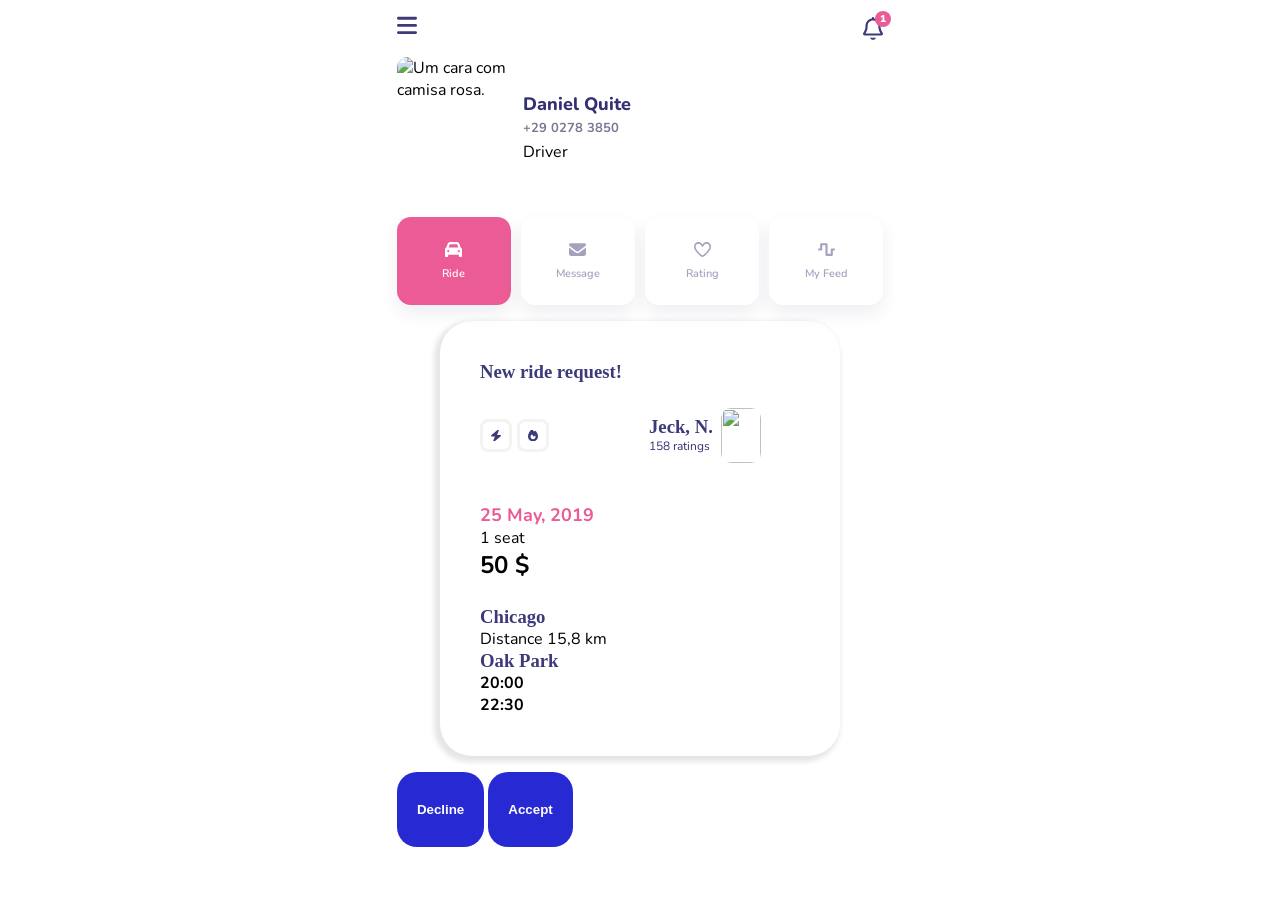
==== commit 5e6e37f0: "Atualização com Tailwind dos botões e cidade/horário" ====
--- a/Web_Design/Projeto_Layout_Responsivo/index.html
+++ b/Web_Design/Projeto_Layout_Responsivo/index.html
@@ -8,7 +8,10 @@
   <link rel="stylesheet" href="css/style.css" />
   <link href="https://fonts.googleapis.com/css2?family=Nunito:wght@400;600;700&display=swap" rel="stylesheet" />
 
+  <script src="https://cdn.jsdelivr.net/npm/@tailwindcss/browser@4"></script>
+
   <link rel="stylesheet" href="https://cdnjs.cloudflare.com/ajax/libs/font-awesome/6.5.0/css/all.min.css" />
+
 </head>
 
 <body>
@@ -35,7 +38,7 @@
       <section id="text-principal">
         <h1>Daniel Quite</h1>
         <p class="phone">+29 0278 3850</p>
-        <p id="drive">Driver</p>
+        <p class="drive">Driver</p>
       </section>
     </section>
 
@@ -108,18 +111,54 @@
           </div>
         </div>
 
-        <p>Chicago</p>
-        <p>Oak Park</p>
+        <div class="checking">
 
-        <section>
-          <form action="ride.html">
-            <button id="btn-decline">Decline</button>
-            <button>Accept</button>
-          </form>
-        </section>
+          <div class="flex flex-col items-center justify-between h-30 w-12">
+
+            <div class="w-6 h-8 bg-[#a3a3e3] rounded-[8px] flex items-center justify-center">
+              <div class="w-2 h-2 bg-white rounded-full"></div>
+            </div>
+
+            <div class="border-l-2 border-dashed border-gray-200 h-10 my-2"></div>
+
+            <div class="w-6 h-8 bg-[#f0edff] rounded-[8px] flex items-center justify-center">
+              <div class="w-2 h-2 bg-[#847dd1] rounded-full"></div>
+            </div>
+
+          </div>
+
+          <div class="city">
+            <h3>Chicago</h3>
+            <p class="drive"> Distance 15,8 km </p>
+            <h3>Oak Park</h3>
+          </div>
+
+          <div class="flex flex-col justify-between h-27">
+            <h4>20:00</h4>
+            <h4>22:30</h4>
+          </div>
+        </div>
       </section>
     </div>
 
+    <!-- <section>
+      <form action="ride.html">
+        <button id="btn-decline">Decline</button>
+        <button>Accept</button>
+      </form>
+    </section> -->
+
+    <div class="absolute -bottom-25 right-18 flex justify-between items-center gap-4">
+      <button class="text-pink-500 font-semibold">
+        Decline
+      </button>
+
+      <button class="bg-blue-700 text-white h-[100px] min-w-[90px] rounded-3xl text-lg font-semibold shadow-lg">
+        Accept
+      </button>
+      
+    </div>
+    </div>
   </main>
 </body>
 
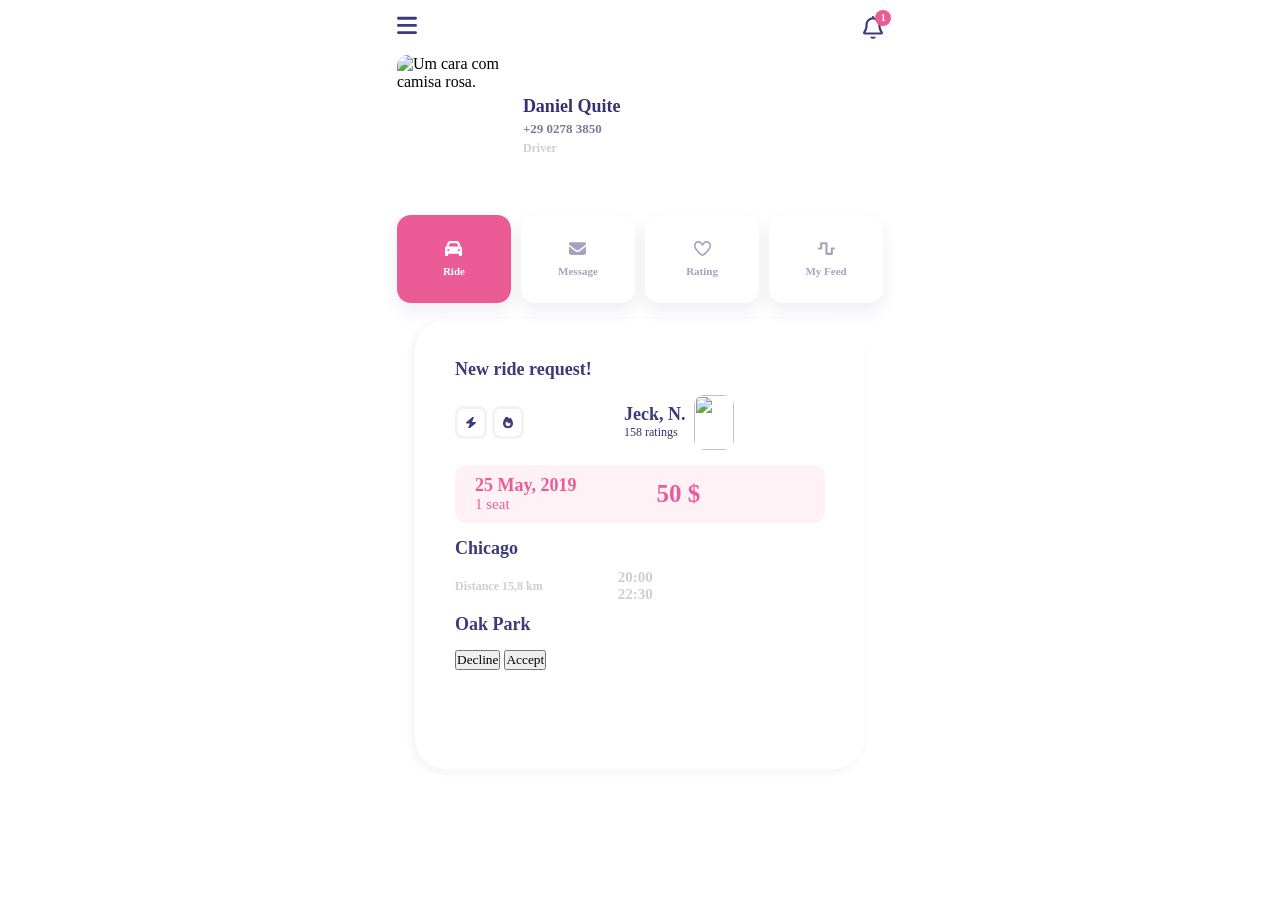
==== commit 84c0fdd4: "Organizar responsavidade" ====
--- a/Web_Design/Projeto_Layout_Responsivo/index.html
+++ b/Web_Design/Projeto_Layout_Responsivo/index.html
@@ -138,28 +138,23 @@
             <h4>22:30</h4>
           </div>
         </div>
+
+
+        <div class="flex flex-row items-center justify-center gap-4 ml-28">
+          <button class="text-pink-500 font-semibold text-sm">Decline</button>
+          <button class="bg-blue-700 text-white w-[70px] h-[70px] rounded-[20px] text-base font-semibold shadow-xl">
+            Accept
+          </button>
+        </div>
+
       </section>
+
+
+
     </div>
-
-    <!-- <section>
-      <form action="ride.html">
-        <button id="btn-decline">Decline</button>
-        <button>Accept</button>
-      </form>
-    </section> -->
-
-    <div class="absolute -bottom-25 right-18 flex justify-between items-center gap-4">
-      <button class="text-pink-500 font-semibold">
-        Decline
-      </button>
-
-      <button class="bg-blue-700 text-white h-[100px] min-w-[90px] rounded-3xl text-lg font-semibold shadow-lg">
-        Accept
-      </button>
-      
     </div>
     </div>
   </main>
 </body>
 
-</html>
+</html>
--- a/Web_Design/Projeto_Layout_Responsivo/css/style.css
+++ b/Web_Design/Projeto_Layout_Responsivo/css/style.css
@@ -1,13 +1,14 @@
 :root {
-  --cor-primaria: #eb5b95;
-  --cor-secundaria: #2729d3;
-  --fonte-principal: "Nunito", sans-serif;
-}
+      --cor-primaria: #eb5b95;
+      --cor-secundaria: #2729d3;
+      --fonte-principal: Poppins;
+      }
 
 * {
   margin: 0;
   padding: 0;
   box-sizing: border-box;
+  font-family: var(--fonte-principal);
 }
 
 body {
@@ -129,10 +130,59 @@
   margin-left: 100px;
 }
 
-#drive {
+#data{
+  border-radius: 10px;
+  align-items: center;
+  padding: 10px 20px 10px 20px;
+  background-color:rgba(255, 0, 102, 0.05);
+  display: flex;
+}
+
+#data h2 {
+  font-size: 25px;
+  font-weight: bold;
+  font-family: Poppins;
+  color: var(--cor-primaria);
+}
+
+#data p {
+  color:#eb5b95;
+  font-size: 15px;
+}
+
+#valor{
+  align-items: center;
+  padding-left: 80px;
+}
+
+.city{
+  margin-right: 75px;
+}
+
+.city p{
+  align-items: center;
+  padding: 20px 0px 20px 0px;
+}
+
+.checking{
+  display: flex;
+  align-items: center;
+}
+
+.checking h4{
+  font-size: 15px;
+  font-weight: 600;
+  color: #cecdd4;
+}
+
+.horario {
+  padding-left: 80px;
+}
+
+.drive {
   font-size: 12px;
   font-weight: 600;
-  color: #a8a6ba;
+  color: #cecdd4;
 }
 
 #text-principal h1 {
@@ -160,23 +210,26 @@
 
 .box {
   background-color: #fff;
-  box-shadow: -3px 3px 5px 3px rgba(0, 0, 0, 0.1);
-  width: 400px;
+  box-shadow: -3px 3px 5px 3px rgba(0, 0, 0, 0.03);
+  height: 450px;
+  width: 450px;
   border-radius: 2rem;
   padding: 40px;
   display: flex;
   flex-direction: column;
-  gap: 25px;
+  gap: 15px;
 }
 
 .box h3 {
+  font-size: 18px;
   font-weight: bold;
   font-family: Poppins;
   color: #3d3a7a;
 }
 
 .box h6 {
-  margin-top: 15px;
+  font-weight: bold;
+  font-family: Poppins;
   font-size: 18px;
   color: var(--cor-primaria);
 }
@@ -205,7 +258,7 @@
   gap: 15px;
 }
 
-button {
+/* button {
   font-weight: bold;
   padding: 20px;
   color: #fff;
@@ -214,8 +267,7 @@
   padding-bottom: 30px;
   padding-top: 30px;
   border: none;
-
-}
+}  */
 
 .top-actions {
   display: grid;
@@ -263,3 +315,6 @@
   background-color: #fff;
   color: var(--cor-primaria);
 }
+
+
+
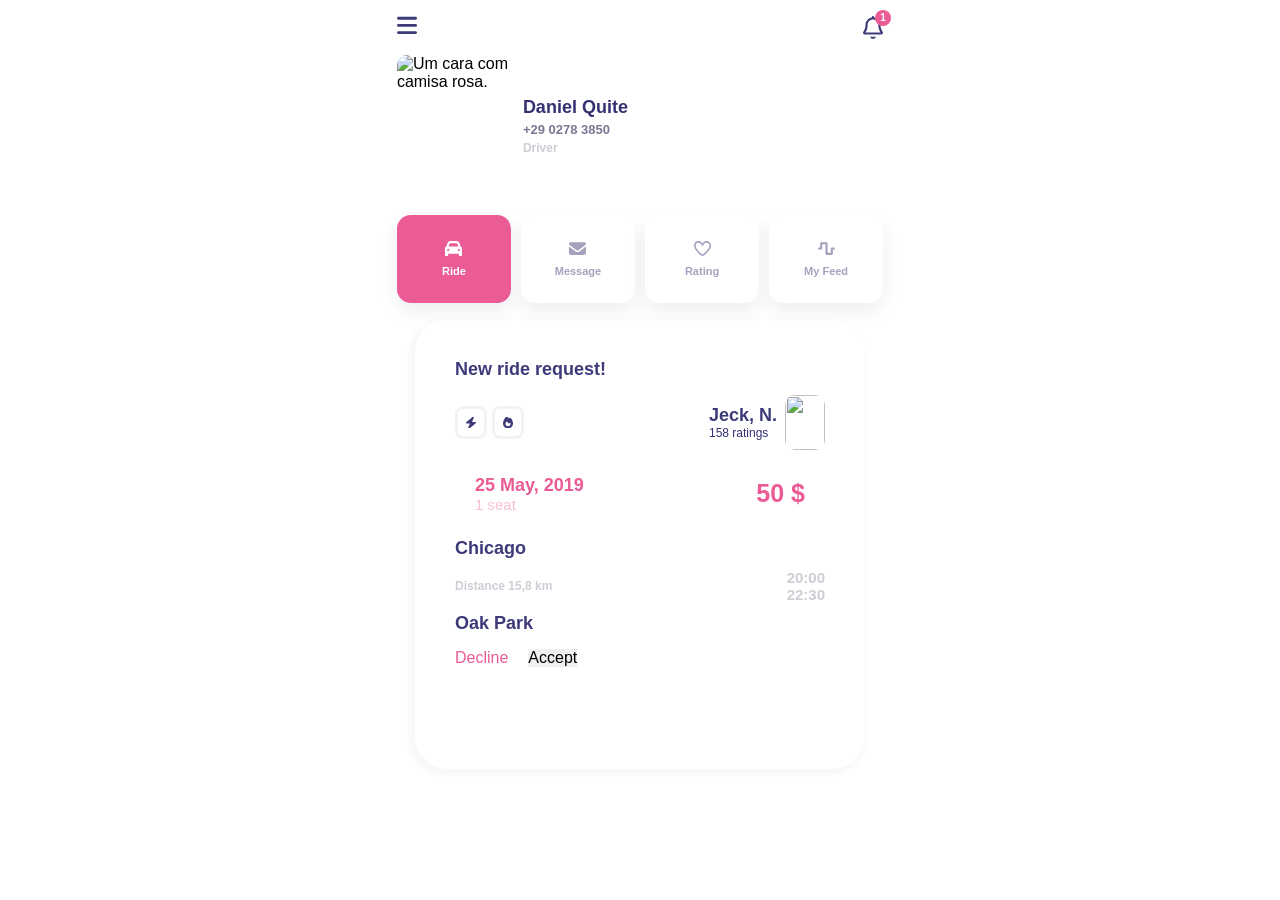
==== commit 450d16d7: "feat: adicionando js index" ====
--- a/Web_Design/Projeto_Layout_Responsivo/index.html
+++ b/Web_Design/Projeto_Layout_Responsivo/index.html
@@ -1,5 +1,5 @@
 <!doctype html>
-<html lang="pt-br">
+<html lang="pt-BR">
 
 <head>
   <meta charset="UTF-8" />
@@ -15,7 +15,7 @@
 </head>
 
 <body>
-  <header class="cabecalho">
+  <header class="head">
     <div>
       <svg class="svg-class" xmlns="http://www.w3.org/2000/svg" viewBox="0 0 448 512">
         <path
@@ -33,49 +33,50 @@
   </header>
 
   <main>
-    <section class="grido">
+    <section class="scream">
       <img id="guy-pink" src="images/nice-guy.png" alt="Um cara com camisa rosa." />
-      <section id="text-principal">
+      <section id="text-main">
         <h1>Daniel Quite</h1>
         <p class="phone">+29 0278 3850</p>
         <p class="drive">Driver</p>
       </section>
     </section>
 
-    <nav class="top-actions">
-      <div class="icon-princpal ativo">
-        <svg class="svg-class" xmlns="http://www.w3.org/2000/svg" viewBox="0 0 512 512">
+    <nav class="top-actions" role="tablist" aria-label="Main navigation">
+      <button type="button" class="icon-main active" data-tab="ride" role="tab" aria-selected="true">
+        <svg class="svg-class" xmlns="http://www.w3.org/2000/svg" viewBox="0 0 512 512" aria-hidden="true">
           <path
             d="M135.2 117.4l-26.1 74.6 293.8 0-26.1-74.6C372.3 104.6 360.2 96 346.6 96L165.4 96c-13.6 0-25.7 8.6-30.2 21.4zM39.6 196.8L74.8 96.3C88.3 57.8 124.6 32 165.4 32l181.2 0c40.8 0 77.1 25.8 90.6 64.3l35.2 100.5c23.2 9.6 39.6 32.5 39.6 59.2l0 192c0 17.7-14.3 32-32 32l-32 0c-17.7 0-32-14.3-32-32l0-32-320 0 0 32c0 17.7-14.3 32-32 32l-32 0c-17.7 0-32-14.3-32-32L0 256c0-26.7 16.4-49.6 39.6-59.2zM128 304a32 32 0 1 0 -64 0 32 32 0 1 0 64 0zm288 32a32 32 0 1 0 0-64 32 32 0 1 0 0 64z" />
         </svg>
         <span>Ride</span>
-      </div>
+      </button>
 
-      <div class="icon-princpal">
-        <svg class="svg-class" xmlns="http://www.w3.org/2000/svg" viewBox="0 0 512 512">
+      <button type="button" class="icon-main" data-tab="message" role="tab" aria-selected="false">
+        <svg class="svg-class" xmlns="http://www.w3.org/2000/svg" viewBox="0 0 512 512" aria-hidden="true">
           <path
             d="M48 64c-26.5 0-48 21.5-48 48 0 15.1 7.1 29.3 19.2 38.4l208 156c17.1 12.8 40.5 12.8 57.6 0l208-156c12.1-9.1 19.2-23.3 19.2-38.4 0-26.5-21.5-48-48-48L48 64zM0 196L0 384c0 35.3 28.7 64 64 64l384 0c35.3 0 64-28.7 64-64l0-188-198.4 148.8c-34.1 25.6-81.1 25.6-115.2 0L0 196z" />
         </svg>
         <span>Message</span>
-      </div>
+      </button>
 
-      <div class="icon-princpal">
-        <svg class="svg-class" xmlns="http://www.w3.org/2000/svg" viewBox="0 0 512 512">
+      <button type="button" class="icon-main" data-tab="rating" role="tab" aria-selected="false">
+        <svg class="svg-class" xmlns="http://www.w3.org/2000/svg" viewBox="0 0 512 512" aria-hidden="true">
           <path
             d="M378.9 80c-27.3 0-53 13.1-69 35.2l-34.4 47.6c-4.5 6.2-11.7 9.9-19.4 9.9s-14.9-3.7-19.4-9.9l-34.4-47.6c-16-22.1-41.7-35.2-69-35.2-47 0-85.1 38.1-85.1 85.1 0 49.9 32 98.4 68.1 142.3 41.1 50 91.4 94 125.9 120.3 3.2 2.4 7.9 4.2 14 4.2s10.8-1.8 14-4.2c34.5-26.3 84.8-70.4 125.9-120.3 36.2-43.9 68.1-92.4 68.1-142.3 0-47-38.1-85.1-85.1-85.1zM271 87.1c25-34.6 65.2-55.1 107.9-55.1 73.5 0 133.1 59.6 133.1 133.1 0 68.6-42.9 128.9-79.1 172.8-44.1 53.6-97.3 100.1-133.8 127.9-12.3 9.4-27.5 14.1-43.1 14.1s-30.8-4.7-43.1-14.1C176.4 438 123.2 391.5 79.1 338 42.9 294.1 0 233.7 0 165.1 0 91.6 59.6 32 133.1 32 175.8 32 216 52.5 241 87.1l15 20.7 15-20.7z" />
         </svg>
         <span>Rating</span>
-      </div>
+      </button>
 
-      <div class="icon-princpal">
-        <svg class="svg-class" xmlns="http://www.w3.org/2000/svg" viewBox="0 0 512 512">
+      <button type="button" class="icon-main" data-tab="feed" role="tab" aria-selected="false">
+        <svg class="svg-class" xmlns="http://www.w3.org/2000/svg" viewBox="0 0 512 512" aria-hidden="true">
           <path
             d="M64 96c0-17.7 14.3-32 32-32l160 0c17.7 0 32 14.3 32 32l0 288 96 0 0-128c0-17.7 14.3-32 32-32l64 0c17.7 0 32 14.3 32 32s-14.3 32-32 32l-32 0 0 128c0 17.7-14.3 32-32 32l-160 0c-17.7 0-32-14.3-32-32l0-288-96 0 0 128c0 17.7-14.3 32-32 32l-64 0c-17.7 0-32-14.3-32-32s14.3-32 32-32l32 0 0-128z" />
         </svg>
         <span>My Feed</span>
-      </div>
+      </button>
     </nav>
 
+    <div id="ride-panel">
     <div id="box-1">
       <section class="box">
         <h3>New ride request!</h3>
@@ -91,6 +92,7 @@
                 d="M160.5-26.4c9.3-7.8 23-7.5 31.9 .9 12.3 11.6 23.3 24.4 33.9 37.4 13.5 16.5 29.7 38.3 45.3 64.2 5.2-6.8 10-12.8 14.2-17.9 1.1-1.3 2.2-2.7 3.3-4.1 7.9-9.8 17.7-22.1 30.8-22.1 13.4 0 22.8 11.9 30.8 22.1 1.3 1.7 2.6 3.3 3.9 4.8 10.3 12.4 24 30.3 37.7 52.4 27.2 43.9 55.6 106.4 55.6 176.6 0 123.7-100.3 224-224 224S0 411.7 0 288c0-91.1 41.1-170 80.5-225 19.9-27.7 39.7-49.9 54.6-65.1 8.2-8.4 16.5-16.7 25.5-24.2zM225.7 416c25.3 0 47.7-7 68.8-21 42.1-29.4 53.4-88.2 28.1-134.4-4.5-9-16-9.6-22.5-2l-25.2 29.3c-6.6 7.6-18.5 7.4-24.7-.5-17.3-22.1-49.1-62.4-65.3-83-5.4-6.9-15.2-8-21.5-1.9-18.3 17.8-51.5 56.8-51.5 104.3 0 68.6 50.6 109.2 113.7 109.2z" />
             </svg>
           </div>
+
           <div class="user">
             <div>
               <h3> Jeck, N. </h3>
@@ -106,31 +108,28 @@
             <p>1 seat</p>
           </div>
 
-          <div id="valor">
+          <div id="value">
             <h2>50 $</h2>
           </div>
         </div>
 
         <div class="checking">
 
-          <div class="flex flex-col items-center justify-between h-30 w-12">
-
-            <div class="w-6 h-8 bg-[#a3a3e3] rounded-[8px] flex items-center justify-center">
-              <div class="w-2 h-2 bg-white rounded-full"></div>
+          <div class="flex">
+            <div class="flex flex-col items-center justify-between h-30 w-12">
+              <div class="w-6 h-8 bg-[#a3a3e3] rounded-[8px] flex items-center justify-center">
+                <div class="w-2 h-2 bg-white rounded-full"></div>
+              </div>
+              <div class="border-l-2 border-dashed border-gray-200 h-10 my-2"></div>
+              <div class="w-6 h-8 bg-[#f0edff] rounded-[8px] flex items-center justify-center">
+                <div class="w-2 h-2 bg-[#847dd1] rounded-full"></div>
+              </div>
             </div>
-
-            <div class="border-l-2 border-dashed border-gray-200 h-10 my-2"></div>
-
-            <div class="w-6 h-8 bg-[#f0edff] rounded-[8px] flex items-center justify-center">
-              <div class="w-2 h-2 bg-[#847dd1] rounded-full"></div>
+            <div class="city">
+              <h3>Chicago</h3>
+              <p class="drive"> Distance 15,8 km </p>
+              <h3>Oak Park</h3>
             </div>
-
-          </div>
-
-          <div class="city">
-            <h3>Chicago</h3>
-            <p class="drive"> Distance 15,8 km </p>
-            <h3>Oak Park</h3>
           </div>
 
           <div class="flex flex-col justify-between h-27">
@@ -140,21 +139,23 @@
         </div>
 
 
-        <div class="flex flex-row items-center justify-center gap-4 ml-28">
-          <button class="text-pink-500 font-semibold text-sm">Decline</button>
-          <button class="bg-blue-700 text-white w-[70px] h-[70px] rounded-[20px] text-base font-semibold shadow-xl">
-            Accept
-          </button>
+        <div class="flex flex-row items-center justify-end gap-4 ml-28">
+          <section id="btn">
+            <button type="button" id="btn-decline" class="text-pink-500 font-semibold text-sm">Decline</button>
+            <button type="button" id="btn-accept" class="bg-blue-700 text-white w-[80px] h-[90px] rounded-[20px] text-base font-semibold shadow-xl">
+              Accept
+            </button>
+          </section>
         </div>
-
       </section>
-
-
-
     </div>
     </div>
+
+    <div id="empty-panel" class="panel-empty" hidden>
+      <p id="empty-message"></p>
     </div>
   </main>
+  <script src="js/script.js" defer></script>
 </body>
 
 </html>
--- a/Web_Design/Projeto_Layout_Responsivo/css/style.css
+++ b/Web_Design/Projeto_Layout_Responsivo/css/style.css
@@ -1,18 +1,17 @@
 :root {
-      --cor-primaria: #eb5b95;
-      --cor-secundaria: #2729d3;
-      --fonte-principal: Poppins;
-      }
+  --primary-cor: #eb5b95;
+  --secondary-color: #2729d3;
+  --main-font: 'Poppins', sans-serif;
+}
 
 * {
   margin: 0;
   padding: 0;
   box-sizing: border-box;
-  font-family: var(--fonte-principal);
+  font-family: var(--main-font);
 }
 
 body {
-  font-family: var(--fonte-principal);
   height: min(100dvh, calc(100vw * (16 / 9)));
   width: min(100vw, calc(100dvh * (9 / 16)));
   aspect-ratio: 9/16;
@@ -52,7 +51,7 @@
   gap: 5px;
 }
 
-.icon-reguest{
+.icon-reguest {
   width: 32px;
   fill: #3d3a7a;
   padding: 8px;
@@ -61,14 +60,14 @@
   border-color: #f3f3f3;
 }
 
-.cabecalho {
+.head {
   display: flex;
   justify-content: space-between;
   align-items: center;
   margin-bottom: 14px;
 }
 
-.grido {
+.scream {
   display: grid;
   grid-template-columns: 114px 1fr;
   gap: 12px;
@@ -90,7 +89,7 @@
   width: 16px;
   height: 16px;
   border-radius: 50%;
-  background-color: var(--cor-primaria);
+  background-color: var(--primary-cor);
   color: #fff;
   font-size: 10px;
   font-weight: 900;
@@ -107,8 +106,9 @@
   border-radius: 10px;
 }
 
-#users{
-  display: flex;
+#users {
+  display: flex;
+  justify-content: space-between;
 }
 
 #img-user {
@@ -127,49 +127,50 @@
 .user {
   display: flex;
   align-items: center;
-  margin-left: 100px;
-}
-
-#data{
+ 
+}
+
+#data {
   border-radius: 10px;
   align-items: center;
   padding: 10px 20px 10px 20px;
-  background-color:rgba(255, 0, 102, 0.05);
-  display: flex;
+  display: flex;
+  justify-content: space-between;
 }
 
 #data h2 {
   font-size: 25px;
   font-weight: bold;
-  font-family: Poppins;
-  color: var(--cor-primaria);
+  color: var(--primary-cor);
 }
 
 #data p {
-  color:#eb5b95;
+  color: rgba(235, 91, 149, 0.4);
   font-size: 15px;
 }
 
-#valor{
-  align-items: center;
-  padding-left: 80px;
-}
-
-.city{
+#value {
+   display: flex;
+  align-items: center;
+  white-space: nowrap; 
+}
+
+.city {
   margin-right: 75px;
 }
 
-.city p{
+.city p {
   align-items: center;
   padding: 20px 0px 20px 0px;
 }
 
-.checking{
-  display: flex;
-  align-items: center;
-}
-
-.checking h4{
+.checking {
+  display: flex;
+  align-items: center;
+  justify-content: space-between;
+}
+
+.checking h4 {
   font-size: 15px;
   font-weight: 600;
   color: #cecdd4;
@@ -185,7 +186,7 @@
   color: #cecdd4;
 }
 
-#text-principal h1 {
+#text-main h1 {
   font-size: 18px;
   font-weight: 800;
   line-height: 1.1;
@@ -223,18 +224,16 @@
 .box h3 {
   font-size: 18px;
   font-weight: bold;
-  font-family: Poppins;
   color: #3d3a7a;
 }
 
 .box h6 {
   font-weight: bold;
-  font-family: Poppins;
   font-size: 18px;
-  color: var(--cor-primaria);
-}
-
-.box > p {
+  color: var(--primary-cor);
+}
+
+.box>p {
   padding: 12px 8px;
   margin: 8px 0;
   line-height: 1.8;
@@ -258,24 +257,13 @@
   gap: 15px;
 }
 
-/* button {
-  font-weight: bold;
-  padding: 20px;
-  color: #fff;
-  background-color: var(--cor-secundaria);
-  border-radius: 20px;
-  padding-bottom: 30px;
-  padding-top: 30px;
-  border: none;
-}  */
-
 .top-actions {
   display: grid;
   grid-template-columns: repeat(4, 1fr);
   gap: 10px;
 }
 
-.icon-princpal {
+.icon-main {
   height: 88px;
   border-radius: 14px;
   background-color: #fff;
@@ -286,35 +274,241 @@
   align-items: center;
   justify-content: center;
   gap: 8px;
-}
-
-.icon-princpal .svg-class {
+  cursor: pointer;
+  border: none;
+  font: inherit;
+  width: 100%;
+  padding: 0;
+}
+
+.icon-main .svg-class {
   width: 17px;
   fill: #a5a2be;
 }
 
-.icon-princpal span {
+.icon-main span {
   font-size: 11px;
   font-weight: 600;
   color: #a5a2be;
 }
 
-.icon-princpal.ativo{
-  background-color: var(--cor-primaria);
-}
-
-.icon-princpal.ativo .svg-class {
+.icon-main.active {
+  background-color: var(--primary-cor);
+}
+
+.icon-main.active .svg-class {
   fill: #fff;
 }
 
-.icon-princpal.ativo span {
+.icon-main.active span {
   color: #fff;
 }
 
-#btn-decline{
-  background-color: #fff;
-  color: var(--cor-primaria);
-}
-
-
-
+#btn-decline {
+  background-color: transparent;
+  color: var(--primary-cor);
+  border: none;
+  cursor: pointer;
+  font: inherit;
+  transition: opacity 0.2s ease;
+}
+
+#btn-decline:hover {
+  opacity: 0.85;
+}
+
+#btn-accept {
+  border: none;
+  cursor: pointer;
+  font: inherit;
+  transition: filter 0.2s ease;
+}
+
+#btn-accept:hover {
+  filter: brightness(1.08);
+}
+
+#ride-panel {
+  width: 100%;
+}
+
+.panel-empty {
+  width: 100%;
+  margin-bottom: 16px;
+  display: flex;
+  justify-content: center;
+  align-items: center;
+  min-height: 200px;
+  padding: 24px 16px;
+}
+
+.panel-empty p {
+  font-size: 18px;
+  font-weight: 600;
+  color: #3d3a7a;
+  text-align: center;
+  line-height: 1.5;
+  max-width: 280px;
+}
+
+[hidden] {
+  display: none !important;
+}
+
+#btn {
+  width: auto;
+  display: flex;
+  gap: 20px;
+} 
+
+@media (min-width: 500px) and (max-width: 1024px) {
+  body {
+    width: 100%;
+    height: auto;
+    aspect-ratio: unset;
+    border-radius: 0;
+    padding: 24px 20px;
+  }
+
+  .box {
+    width: 100%;
+    max-width: 100%;
+    height: auto;
+  }
+}
+
+@media (max-width: 430px) {
+  .box {
+    width: 100%;
+    height: auto;
+    padding: 24px 20px;
+    border-radius: 1.2rem;
+  }
+  .user { margin-left: 20px; }
+  #value { padding-left: 20px; }
+  .city { margin-right: 20px; }
+  #data { padding: 10px; }
+  #btn { justify-content: flex-end; }
+  .checking { gap: 8px; }
+}
+
+@media (max-width: 360px) {
+  body { padding: 10px 6px 0; }
+
+  .box { padding: 16px 14px; gap: 10px; }
+  .box h3 { font-size: 15px; }
+  .box h6 { font-size: 15px; }
+  #data h2 { font-size: 20px; }
+  #data p { font-size: 13px; }
+
+  .scream { grid-template-columns: 80px 1fr; gap: 8px; }
+  #guy-pink { width: 80px; height: 100px; border-radius: 8px; }
+  #text-main h1 { font-size: 15px; }
+  .phone { font-size: 12px; }
+  .drive { font-size: 11px; }
+
+  .icon-main { height: 72px; border-radius: 10px; }
+  .icon-main span { font-size: 10px; }
+  .icon-main .svg-class { width: 14px; }
+
+  .user { margin-left: 10px; }
+  #value { padding-left: 10px; }
+  #btn { gap: 12px; }
+
+  .checking { gap: 6px; align-items: stretch; }
+  .city { margin-right: 8px; }
+  .city h3 { font-size: 14px; }
+  .city p { font-size: 11px; padding: 12px 0; }
+  .checking h4 { font-size: 13px; }
+
+  .checking .flex.flex-col.items-center.justify-between.h-30.w-12 {
+    width: 36px; height: auto; min-height: unset;
+    justify-content: space-between; align-self: stretch;
+  }
+  .checking .flex.flex-col.justify-between.h-27 {
+    height: auto; min-height: unset;
+    justify-content: space-between; align-self: stretch;
+  }
+  .checking .border-l-2.border-dashed { flex: 1; height: auto; }
+  .w-6.h-8 { width: 20px; height: 28px; border-radius: 6px; }
+  .w-2.h-2 { width: 6px; height: 6px; }
+}
+
+@media (max-width: 300px) {
+  body { padding: 8px 4px 0; font-size: 12px; }
+
+  .box { padding: 12px 10px; gap: 8px; border-radius: 1rem; }
+  .box h3,
+  .box h6 { font-size: 13px; }
+  #data h2 { font-size: 17px; }
+  #data { padding: 6px 8px; }
+
+  .scream { grid-template-columns: 60px 1fr; gap: 6px; }
+  #guy-pink { width: 60px; height: 76px; border-radius: 6px; }
+  #text-main h1 { font-size: 13px; }
+  .phone { font-size: 11px; }
+  .drive { font-size: 10px; }
+
+  .icon-main { height: 60px; border-radius: 8px; gap: 4px; }
+  .icon-main span { font-size: 9px; }
+  .icon-main .svg-class { width: 12px; }
+
+  .icon-reguest { width: 24px; padding: 5px; }
+
+  .user { margin-left: 6px; }
+  .user h3 { font-size: 13px; }
+  .user p { font-size: 10px; }
+  #img-user { width: 32px; height: 44px; }
+
+  #value { padding-left: 6px; }
+  #btn { gap: 8px; }
+  #btn button:first-child { font-size: 12px; }
+  #btn button:last-child {
+    width: 64px; height: 70px;
+    font-size: 13px; border-radius: 14px;
+  }
+
+  .checking { gap: 4px; align-items: stretch; }
+  .city { margin-right: 4px; }
+  .city h3 { font-size: 12px; }
+  .city p { font-size: 10px; padding: 8px 0; }
+  .checking h4 { font-size: 11px; white-space: nowrap; }
+
+  .checking .flex.flex-col.items-center.justify-between.h-30.w-12 {
+    width: 28px; height: auto; min-height: unset;
+    justify-content: space-between; align-self: stretch;
+  }
+  .checking .flex.flex-col.justify-between.h-27 {
+    height: auto; min-height: unset;
+    justify-content: space-between; align-self: stretch;
+  }
+  .checking .border-l-2.border-dashed { flex: 1; height: auto; }
+  .w-6.h-8 { width: 16px; height: 22px; border-radius: 5px; }
+  .w-2.h-2 { width: 5px; height: 5px; }
+}
+
+@media (max-width: 291px) {
+  #btn { gap: 6px; }
+  #btn button:first-child { font-size: 11px; }
+  #btn button:last-child {
+    width: 54px;
+    height: 60px;
+    font-size: 11px;
+    border-radius: 12px;
+  }
+}
+
+@media (max-width: 260px) {
+  .top-actions {
+    grid-template-columns: repeat(4, 1fr);
+    gap: 4px;
+  }
+  .icon-main {
+    height: 52px;
+    border-radius: 8px;
+    gap: 3px;
+    padding: 4px 2px;
+  }
+  .icon-main span { font-size: 8px; }
+  .icon-main .svg-class { width: 11px; }
+}
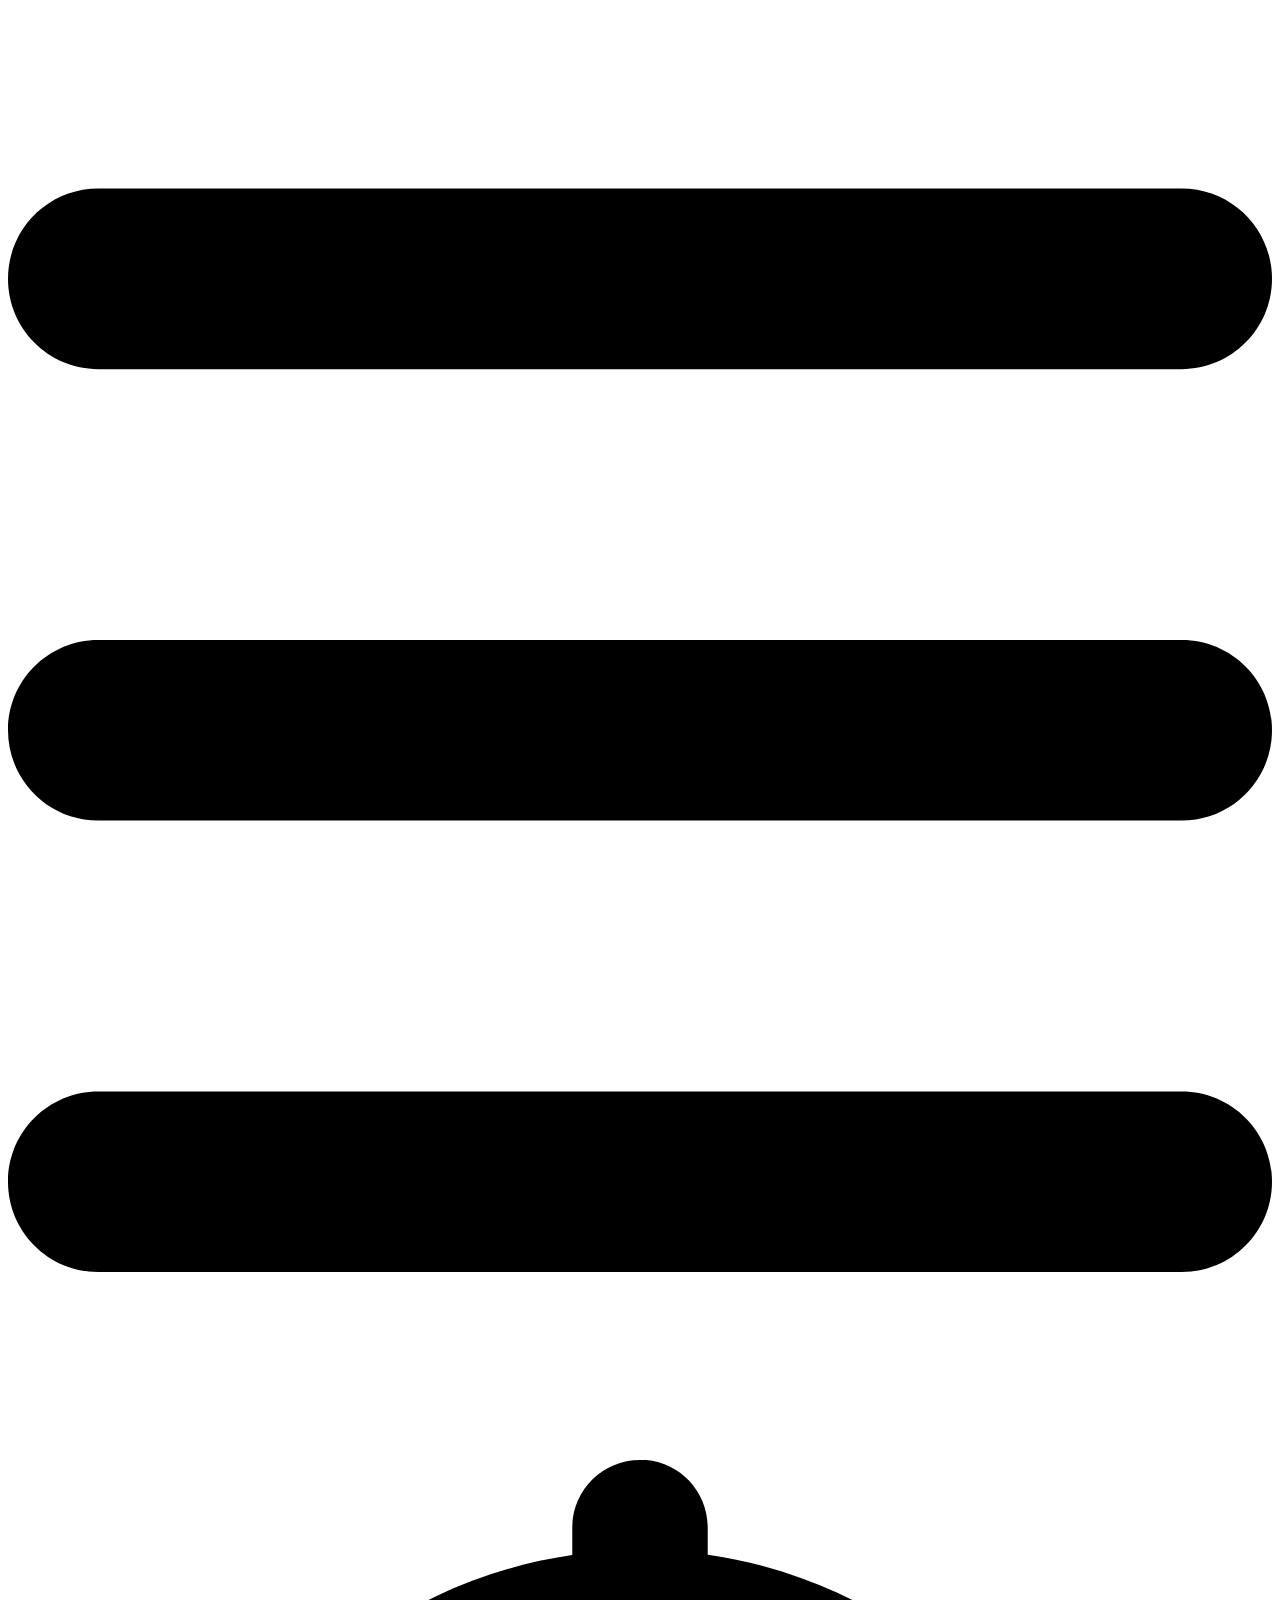
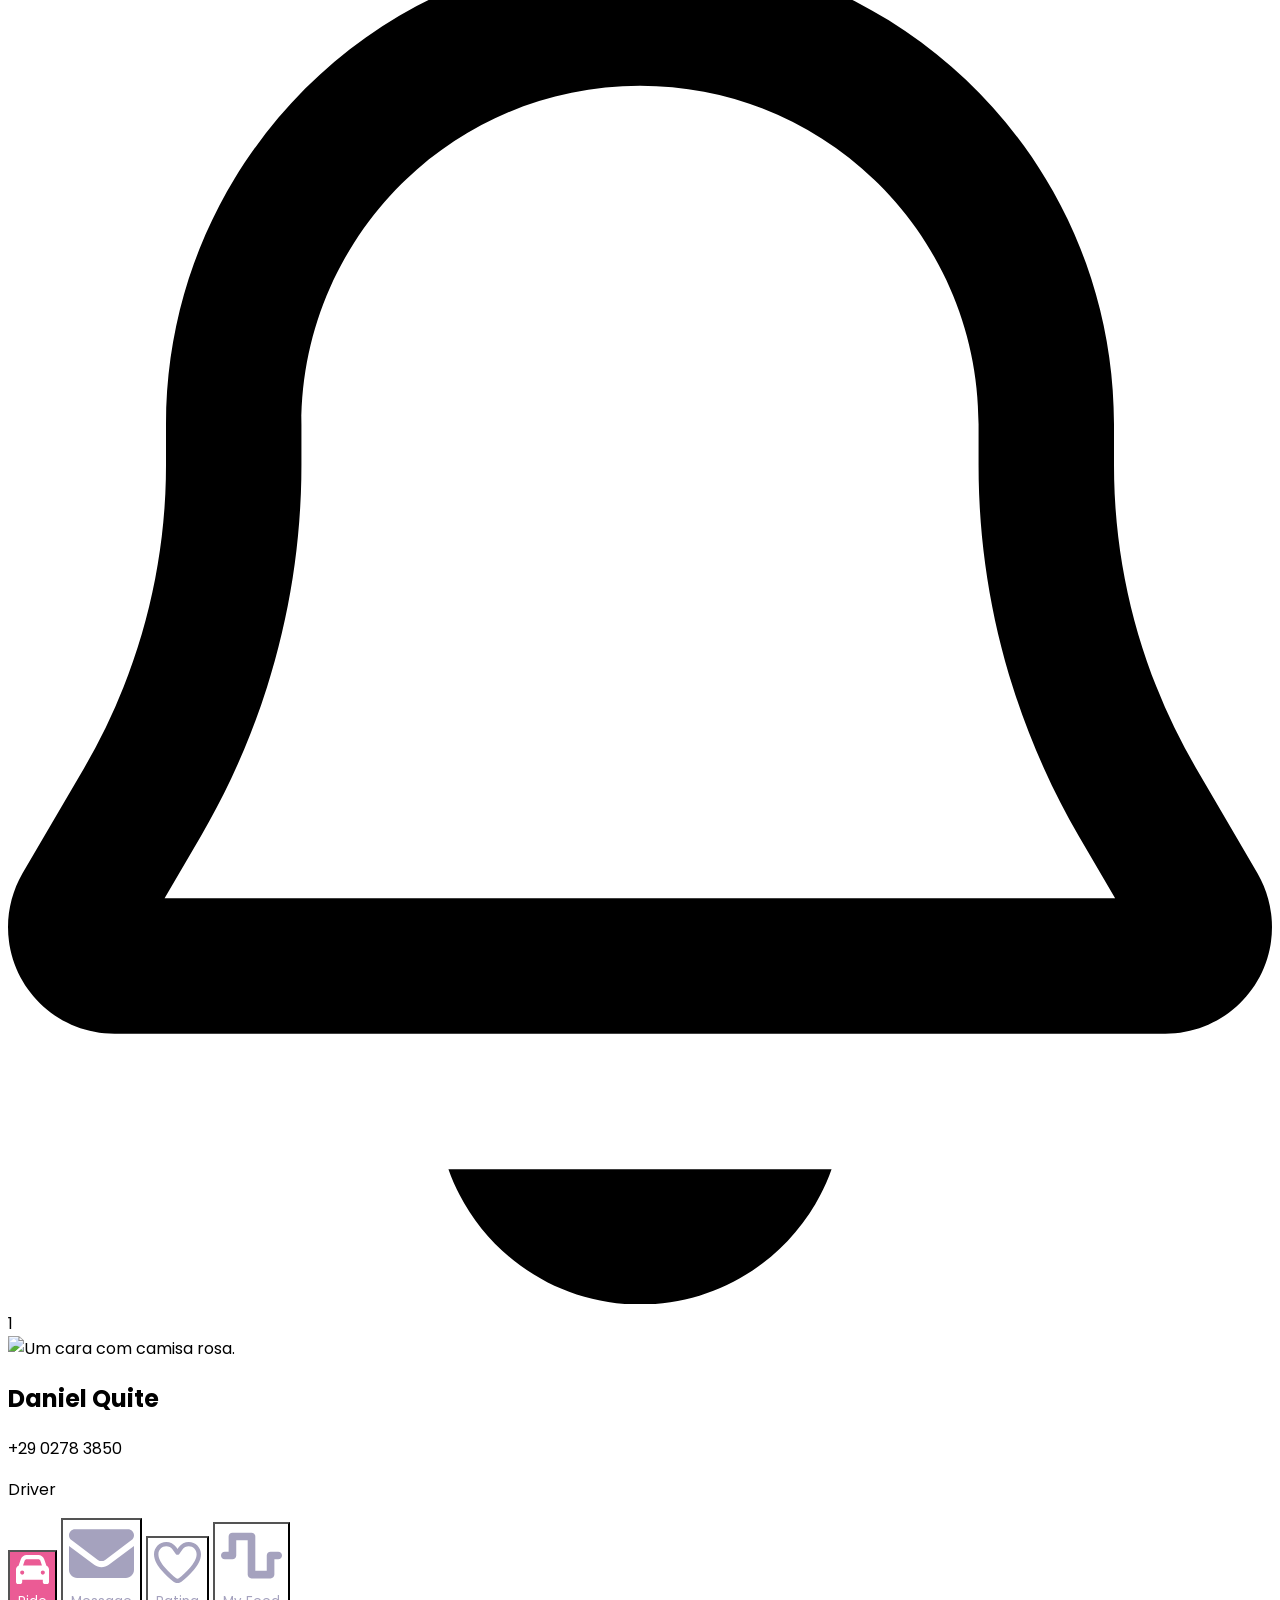
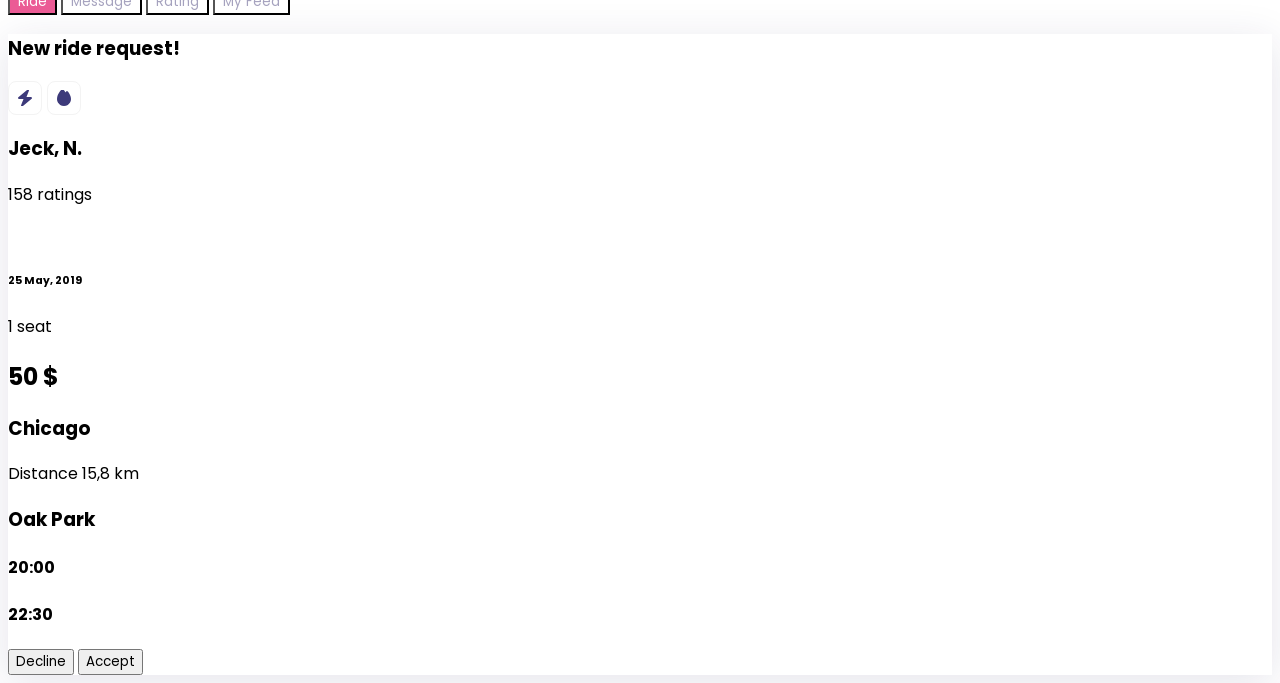
==== commit 52ea44be: "FInal" ====
--- a/Web_Design/Projeto_Layout_Responsivo/index.html
+++ b/Web_Design/Projeto_Layout_Responsivo/index.html
@@ -5,116 +5,120 @@
   <meta charset="UTF-8" />
   <meta name="viewport" content="width=device-width, initial-scale=1.0" />
   <title>Ride Request</title>
-  <link rel="stylesheet" href="css/style.css" />
-  <link href="https://fonts.googleapis.com/css2?family=Nunito:wght@400;600;700&display=swap" rel="stylesheet" />
-
+  <link href="https://fonts.googleapis.com/css2?family=Poppins:wght@400;600;700;800&display=swap" rel="stylesheet" />
+  <style>
+    @layer tailwind-base, tailwind-components, tailwind-utilities, overrides;
+  </style>
   <script src="https://cdn.jsdelivr.net/npm/@tailwindcss/browser@4"></script>
-
+  <link rel="stylesheet" href="css/style.css"/>
   <link rel="stylesheet" href="https://cdnjs.cloudflare.com/ajax/libs/font-awesome/6.5.0/css/all.min.css" />
-
 </head>
 
-<body>
-  <header class="head">
+<body class="min-h-[100dvh] w-full max-w-[calc(100dvh*9/16)] mx-auto px-[10px] pt-[14px] bg-white rounded-[20px] overflow-auto">
+
+  <header class="flex justify-between items-center mb-[14px]">
     <div>
-      <svg class="svg-class" xmlns="http://www.w3.org/2000/svg" viewBox="0 0 448 512">
-        <path
-          d="M0 96C0 78.3 14.3 64 32 64l384 0c17.7 0 32 14.3 32 32s-14.3 32-32 32L32 128C14.3 128 0 113.7 0 96zM0 256c0-17.7 14.3-32 32-32l384 0c17.7 0 32 14.3 32 32s-14.3 32-32 32L32 288c-17.7 0-32-14.3-32-32zM448 416c0 17.7-14.3 32-32 32L32 448c-17.7 0-32-14.3-32-32s14.3-32 32-32l384 0c17.7 0 32 14.3 32 32z" />
+      <svg class="w-5 fill-[#3d3a7a]" xmlns="http://www.w3.org/2000/svg" viewBox="0 0 448 512">
+        <path d="M0 96C0 78.3 14.3 64 32 64l384 0c17.7 0 32 14.3 32 32s-14.3 32-32 32L32 128C14.3 128 0 113.7 0 96zM0 256c0-17.7 14.3-32 32-32l384 0c17.7 0 32 14.3 32 32s-14.3 32-32 32L32 288c-17.7 0-32-14.3-32-32zM448 416c0 17.7-14.3 32-32 32L32 448c-17.7 0-32-14.3-32-32s14.3-32 32-32l384 0c17.7 0 32 14.3 32 32z" />
       </svg>
     </div>
-
-    <div class="bell-wrap">
-      <svg class="svg-class" xmlns="http://www.w3.org/2000/svg" viewBox="0 0 448 512">
-        <path
-          d="M224 0c-13.3 0-24 10.7-24 24l0 9.7C118.6 45.3 56 115.4 56 200l0 14.5c0 37.7-10 74.7-29 107.3L5.1 359.2C1.8 365 0 371.5 0 378.2 0 399.1 16.9 416 37.8 416l372.4 0c20.9 0 37.8-16.9 37.8-37.8 0-6.7-1.8-13.3-5.1-19L421 321.7c-19-32.6-29-69.6-29-107.3l0-14.5c0-84.6-62.6-154.7-144-166.3l0-9.7c0-13.3-10.7-24-24-24zM392.4 368l-336.9 0 12.9-22.1C91.7 306 104 260.6 104 214.5l0-14.5c0-66.3 53.7-120 120-120s120 53.7 120 120l0 14.5c0 46.2 12.3 91.5 35.5 131.4L392.4 368zM156.1 464c9.9 28 36.6 48 67.9 48s58-20 67.9-48l-135.8 0z" />
+    <div class="relative inline-flex items-center justify-center">
+      <svg class="w-5 fill-[#3d3a7a]" xmlns="http://www.w3.org/2000/svg" viewBox="0 0 448 512">
+        <path d="M224 0c-13.3 0-24 10.7-24 24l0 9.7C118.6 45.3 56 115.4 56 200l0 14.5c0 37.7-10 74.7-29 107.3L5.1 359.2C1.8 365 0 371.5 0 378.2 0 399.1 16.9 416 37.8 416l372.4 0c20.9 0 37.8-16.9 37.8-37.8 0-6.7-1.8-13.3-5.1-19L421 321.7c-19-32.6-29-69.6-29-107.3l0-14.5c0-84.6-62.6-154.7-144-166.3l0-9.7c0-13.3-10.7-24-24-24zM392.4 368l-336.9 0 12.9-22.1C91.7 306 104 260.6 104 214.5l0-14.5c0-66.3 53.7-120 120-120s120 53.7 120 120l0 14.5c0 46.2 12.3 91.5 35.5 131.4L392.4 368zM156.1 464c9.9 28 36.6 48 67.9 48s58-20 67.9-48l-135.8 0z" />
       </svg>
-      <span class="badge">1</span>
+      <span class="absolute -top-1.5 -right-2 w-4 h-4 rounded-full bg-[#eb5b95] text-white text-[10px] font-black grid place-items-center leading-none">1</span>
     </div>
   </header>
 
   <main>
-    <section class="scream">
-      <img id="guy-pink" src="images/nice-guy.png" alt="Um cara com camisa rosa." />
-      <section id="text-main">
-        <h1>Daniel Quite</h1>
-        <p class="phone">+29 0278 3850</p>
-        <p class="drive">Driver</p>
-      </section>
+    <section class="grid grid-cols-[114px_1fr] gap-3 items-center mb-4">
+      <img src="images/nice-guy.png" alt="Um cara com camisa rosa." class="w-[114px] h-[144px] object-cover rounded-[10px]" />
+      <div>
+        <h1 class="text-[18px] font-extrabold leading-tight text-[#343172] mb-1">Daniel Quite</h1>
+        <p class="font-bold text-[13px] text-[#7a7894] mb-1">+29 0278 3850</p>
+        <p class="text-[12px] font-semibold text-[#cecdd4]">Driver</p>
+      </div>
     </section>
 
-    <nav class="top-actions" role="tablist" aria-label="Main navigation">
-      <button type="button" class="icon-main active" data-tab="ride" role="tab" aria-selected="true">
-        <svg class="svg-class" xmlns="http://www.w3.org/2000/svg" viewBox="0 0 512 512" aria-hidden="true">
-          <path
-            d="M135.2 117.4l-26.1 74.6 293.8 0-26.1-74.6C372.3 104.6 360.2 96 346.6 96L165.4 96c-13.6 0-25.7 8.6-30.2 21.4zM39.6 196.8L74.8 96.3C88.3 57.8 124.6 32 165.4 32l181.2 0c40.8 0 77.1 25.8 90.6 64.3l35.2 100.5c23.2 9.6 39.6 32.5 39.6 59.2l0 192c0 17.7-14.3 32-32 32l-32 0c-17.7 0-32-14.3-32-32l0-32-320 0 0 32c0 17.7-14.3 32-32 32l-32 0c-17.7 0-32-14.3-32-32L0 256c0-26.7 16.4-49.6 39.6-59.2zM128 304a32 32 0 1 0 -64 0 32 32 0 1 0 64 0zm288 32a32 32 0 1 0 0-64 32 32 0 1 0 0 64z" />
+    <nav class="top-actions grid grid-cols-4 gap-[10px]" role="tablist" aria-label="Main navigation">
+
+      <button type="button" class="icon-main active h-[88px] rounded-[14px] shadow-[0_8px_18px_rgba(40,35,89,0.08)] mb-4
+               flex flex-col items-center justify-center gap-2 cursor-pointer border-none w-full"
+        data-tab="ride" role="tab" aria-selected="true">
+        <svg class="w-[17px]" xmlns="http://www.w3.org/2000/svg" viewBox="0 0 512 512" aria-hidden="true">
+          <path d="M135.2 117.4l-26.1 74.6 293.8 0-26.1-74.6C372.3 104.6 360.2 96 346.6 96L165.4 96c-13.6 0-25.7 8.6-30.2 21.4zM39.6 196.8L74.8 96.3C88.3 57.8 124.6 32 165.4 32l181.2 0c40.8 0 77.1 25.8 90.6 64.3l35.2 100.5c23.2 9.6 39.6 32.5 39.6 59.2l0 192c0 17.7-14.3 32-32 32l-32 0c-17.7 0-32-14.3-32-32l0-32-320 0 0 32c0 17.7-14.3 32-32 32l-32 0c-17.7 0-32-14.3-32-32L0 256c0-26.7 16.4-49.6 39.6-59.2zM128 304a32 32 0 1 0 -64 0 32 32 0 1 0 64 0zm288 32a32 32 0 1 0 0-64 32 32 0 1 0 0 64z" />
         </svg>
-        <span>Ride</span>
+        <span class="text-[11px] font-semibold">Ride</span>
       </button>
 
-      <button type="button" class="icon-main" data-tab="message" role="tab" aria-selected="false">
-        <svg class="svg-class" xmlns="http://www.w3.org/2000/svg" viewBox="0 0 512 512" aria-hidden="true">
-          <path
-            d="M48 64c-26.5 0-48 21.5-48 48 0 15.1 7.1 29.3 19.2 38.4l208 156c17.1 12.8 40.5 12.8 57.6 0l208-156c12.1-9.1 19.2-23.3 19.2-38.4 0-26.5-21.5-48-48-48L48 64zM0 196L0 384c0 35.3 28.7 64 64 64l384 0c35.3 0 64-28.7 64-64l0-188-198.4 148.8c-34.1 25.6-81.1 25.6-115.2 0L0 196z" />
+      <button type="button" class="icon-main h-[88px] rounded-[14px] shadow-[0_8px_18px_rgba(40,35,89,0.08)] mb-4
+               flex flex-col items-center justify-center gap-2 cursor-pointer border-none w-full"
+        data-tab="message" role="tab" aria-selected="false">
+        <svg class="w-[17px]" xmlns="http://www.w3.org/2000/svg" viewBox="0 0 512 512" aria-hidden="true">
+          <path d="M48 64c-26.5 0-48 21.5-48 48 0 15.1 7.1 29.3 19.2 38.4l208 156c17.1 12.8 40.5 12.8 57.6 0l208-156c12.1-9.1 19.2-23.3 19.2-38.4 0-26.5-21.5-48-48-48L48 64zM0 196L0 384c0 35.3 28.7 64 64 64l384 0c35.3 0 64-28.7 64-64l0-188-198.4 148.8c-34.1 25.6-81.1 25.6-115.2 0L0 196z" />
         </svg>
-        <span>Message</span>
+        <span class="text-[11px] font-semibold">Message</span>
       </button>
 
-      <button type="button" class="icon-main" data-tab="rating" role="tab" aria-selected="false">
-        <svg class="svg-class" xmlns="http://www.w3.org/2000/svg" viewBox="0 0 512 512" aria-hidden="true">
-          <path
-            d="M378.9 80c-27.3 0-53 13.1-69 35.2l-34.4 47.6c-4.5 6.2-11.7 9.9-19.4 9.9s-14.9-3.7-19.4-9.9l-34.4-47.6c-16-22.1-41.7-35.2-69-35.2-47 0-85.1 38.1-85.1 85.1 0 49.9 32 98.4 68.1 142.3 41.1 50 91.4 94 125.9 120.3 3.2 2.4 7.9 4.2 14 4.2s10.8-1.8 14-4.2c34.5-26.3 84.8-70.4 125.9-120.3 36.2-43.9 68.1-92.4 68.1-142.3 0-47-38.1-85.1-85.1-85.1zM271 87.1c25-34.6 65.2-55.1 107.9-55.1 73.5 0 133.1 59.6 133.1 133.1 0 68.6-42.9 128.9-79.1 172.8-44.1 53.6-97.3 100.1-133.8 127.9-12.3 9.4-27.5 14.1-43.1 14.1s-30.8-4.7-43.1-14.1C176.4 438 123.2 391.5 79.1 338 42.9 294.1 0 233.7 0 165.1 0 91.6 59.6 32 133.1 32 175.8 32 216 52.5 241 87.1l15 20.7 15-20.7z" />
+      <button type="button" class="icon-main h-[88px] rounded-[14px] shadow-[0_8px_18px_rgba(40,35,89,0.08)] mb-4
+               flex flex-col items-center justify-center gap-2 cursor-pointer border-none w-full"
+        data-tab="rating" role="tab" aria-selected="false">
+        <svg class="w-[17px]" xmlns="http://www.w3.org/2000/svg" viewBox="0 0 512 512" aria-hidden="true">
+          <path d="M378.9 80c-27.3 0-53 13.1-69 35.2l-34.4 47.6c-4.5 6.2-11.7 9.9-19.4 9.9s-14.9-3.7-19.4-9.9l-34.4-47.6c-16-22.1-41.7-35.2-69-35.2-47 0-85.1 38.1-85.1 85.1 0 49.9 32 98.4 68.1 142.3 41.1 50 91.4 94 125.9 120.3 3.2 2.4 7.9 4.2 14 4.2s10.8-1.8 14-4.2c34.5-26.3 84.8-70.4 125.9-120.3 36.2-43.9 68.1-92.4 68.1-142.3 0-47-38.1-85.1-85.1-85.1zM271 87.1c25-34.6 65.2-55.1 107.9-55.1 73.5 0 133.1 59.6 133.1 133.1 0 68.6-42.9 128.9-79.1 172.8-44.1 53.6-97.3 100.1-133.8 127.9-12.3 9.4-27.5 14.1-43.1 14.1s-30.8-4.7-43.1-14.1C176.4 438 123.2 391.5 79.1 338 42.9 294.1 0 233.7 0 165.1 0 91.6 59.6 32 133.1 32 175.8 32 216 52.5 241 87.1l15 20.7 15-20.7z" />
         </svg>
-        <span>Rating</span>
+        <span class="text-[11px] font-semibold">Rating</span>
       </button>
 
-      <button type="button" class="icon-main" data-tab="feed" role="tab" aria-selected="false">
-        <svg class="svg-class" xmlns="http://www.w3.org/2000/svg" viewBox="0 0 512 512" aria-hidden="true">
-          <path
-            d="M64 96c0-17.7 14.3-32 32-32l160 0c17.7 0 32 14.3 32 32l0 288 96 0 0-128c0-17.7 14.3-32 32-32l64 0c17.7 0 32 14.3 32 32s-14.3 32-32 32l-32 0 0 128c0 17.7-14.3 32-32 32l-160 0c-17.7 0-32-14.3-32-32l0-288-96 0 0 128c0 17.7-14.3 32-32 32l-64 0c-17.7 0-32-14.3-32-32s14.3-32 32-32l32 0 0-128z" />
+      <button type="button" class="icon-main h-[88px] rounded-[14px] shadow-[0_8px_18px_rgba(40,35,89,0.08)] mb-4
+               flex flex-col items-center justify-center gap-2 cursor-pointer border-none w-full"
+        data-tab="feed" role="tab" aria-selected="false">
+        <svg class="w-[17px]" xmlns="http://www.w3.org/2000/svg" viewBox="0 0 512 512" aria-hidden="true">
+          <path d="M64 96c0-17.7 14.3-32 32-32l160 0c17.7 0 32 14.3 32 32l0 288 96 0 0-128c0-17.7 14.3-32 32-32l64 0c17.7 0 32 14.3 32 32s-14.3 32-32 32l-32 0 0 128c0 17.7-14.3 32-32 32l-160 0c-17.7 0-32-14.3-32-32l0-288-96 0 0 128c0 17.7-14.3 32-32 32l-64 0c-17.7 0-32-14.3-32-32s14.3-32 32-32l32 0 0-128z" />
         </svg>
-        <span>My Feed</span>
+        <span class="text-[11px] font-semibold">My Feed</span>
       </button>
+
     </nav>
 
-    <div id="ride-panel">
-    <div id="box-1">
-      <section class="box">
-        <h3>New ride request!</h3>
+    <div id="ride-panel" class="w-full mb-4 flex justify-center items-center">
+      <section style="box-shadow: 0 8px 40px rgba(40, 35, 89, 0.12);"
+        class="bg-white rounded-[2rem] p-10 flex flex-col gap-[15px] w-full max-w-[450px] border border-gray-50 h-[445px]">
 
-        <div id="users">
-          <div class="icons">
-            <svg class="icon-reguest" xmlns="http://www.w3.org/2000/svg" viewBox="0 0 448 512">
-              <path
-                d="M338.8-9.9c11.9 8.6 16.3 24.2 10.9 37.8L271.3 224 416 224c13.5 0 25.5 8.4 30.1 21.1s.7 26.9-9.6 35.5l-288 240c-11.3 9.4-27.4 9.9-39.3 1.3s-16.3-24.2-10.9-37.8L176.7 288 32 288c-13.5 0-25.5-8.4-30.1-21.1s-.7-26.9 9.6-35.5l288-240c11.3-9.4 27.4-9.9 39.3-1.3z" />
-            </svg>
-            <svg class="icon-reguest" xmlns="http://www.w3.org/2000/svg" viewBox="0 0 448 512">
-              <path
-                d="M160.5-26.4c9.3-7.8 23-7.5 31.9 .9 12.3 11.6 23.3 24.4 33.9 37.4 13.5 16.5 29.7 38.3 45.3 64.2 5.2-6.8 10-12.8 14.2-17.9 1.1-1.3 2.2-2.7 3.3-4.1 7.9-9.8 17.7-22.1 30.8-22.1 13.4 0 22.8 11.9 30.8 22.1 1.3 1.7 2.6 3.3 3.9 4.8 10.3 12.4 24 30.3 37.7 52.4 27.2 43.9 55.6 106.4 55.6 176.6 0 123.7-100.3 224-224 224S0 411.7 0 288c0-91.1 41.1-170 80.5-225 19.9-27.7 39.7-49.9 54.6-65.1 8.2-8.4 16.5-16.7 25.5-24.2zM225.7 416c25.3 0 47.7-7 68.8-21 42.1-29.4 53.4-88.2 28.1-134.4-4.5-9-16-9.6-22.5-2l-25.2 29.3c-6.6 7.6-18.5 7.4-24.7-.5-17.3-22.1-49.1-62.4-65.3-83-5.4-6.9-15.2-8-21.5-1.9-18.3 17.8-51.5 56.8-51.5 104.3 0 68.6 50.6 109.2 113.7 109.2z" />
-            </svg>
+        <h3 class="text-[18px] font-bold text-[#3d3a7a]">New ride request!</h3>
+
+        <div class="flex justify-between">
+          <div style="display:flex; align-items:center; gap:5px;">
+            <div style="width:32px; height:32px; border-radius:8px; border:1px solid #f3f3f3; display:flex; align-items:center; justify-content:center;">
+              <svg style="width:14px; fill:#3d3a7a;" xmlns="http://www.w3.org/2000/svg" viewBox="0 0 448 512">
+                <path d="M338.8-9.9c11.9 8.6 16.3 24.2 10.9 37.8L271.3 224 416 224c13.5 0 25.5 8.4 30.1 21.1s.7 26.9-9.6 35.5l-288 240c-11.3 9.4-27.4 9.9-39.3 1.3s-16.3-24.2-10.9-37.8L176.7 288 32 288c-13.5 0-25.5-8.4-30.1-21.1s-.7-26.9 9.6-35.5l288-240c11.3-9.4 27.4-9.9 39.3-1.3z" />
+              </svg>
+            </div>
+            <div style="width:32px; height:32px; border-radius:8px; border:1px solid #f3f3f3; display:flex; align-items:center; justify-content:center;">
+              <svg style="width:14px; fill:#3d3a7a;" xmlns="http://www.w3.org/2000/svg" viewBox="0 0 448 512">
+                <path d="M160.5-26.4c9.3-7.8 23-7.5 31.9 .9 12.3 11.6 23.3 24.4 33.9 37.4 13.5 16.5 29.7 38.3 45.3 64.2 5.2-6.8 10-12.8 14.2-17.9 1.1-1.3 2.2-2.7 3.3-4.1 7.9-9.8 17.7-22.1 30.8-22.1 13.4 0 22.8 11.9 30.8 22.1 1.3 1.7 2.6 3.3 3.9 4.8 10.3 12.4 24 30.3 37.7 52.4 27.2 43.9 55.6 106.4 55.6 176.6 0 123.7-100.3 224-224 224S0 411.7 0 288c0-91.1 41.1-170 80.5-225 19.9-27.7 39.7-49.9 54.6-65.1 8.2-8.4 16.5-16.7 25.5-24.2z" />
+              </svg>
+            </div>
           </div>
-
-          <div class="user">
+          <div class="flex items-center ml-5">
             <div>
-              <h3> Jeck, N. </h3>
-              <p> 158 ratings </p>
+              <h3 class="text-[#3d3a7a] font-bold text-base">Jeck, N.</h3>
+              <p class="text-[#343172] text-[12px]">158 ratings</p>
             </div>
-            <img id="img-user" src="images/man-black.png" alt="">
+            <img src="images/man-black.png" alt="" class="w-10 h-[55px] object-cover ml-2 rounded-[10px]" />
           </div>
         </div>
 
-        <div id="data">
+        <div class="flex justify-between items-center rounded-[10px] px-5 py-[10px]">
           <div>
-            <h6>25 May, 2019</h6>
-            <p>1 seat</p>
+            <h6 class="font-bold text-[18px] text-[#eb5b95]">25 May, 2019</h6>
+            <p class="text-[#eb5b95]/40 text-[15px]">1 seat</p>
           </div>
-
-          <div id="value">
-            <h2>50 $</h2>
+          <div class="flex items-center whitespace-nowrap">
+            <h2 class="text-[25px] font-bold text-[#eb5b95]">50 $</h2>
           </div>
         </div>
 
-        <div class="checking">
-
+        <div class="flex items-center justify-between">
           <div class="flex">
             <div class="flex flex-col items-center justify-between h-30 w-12">
               <div class="w-6 h-8 bg-[#a3a3e3] rounded-[8px] flex items-center justify-center">
@@ -125,37 +129,35 @@
                 <div class="w-2 h-2 bg-[#847dd1] rounded-full"></div>
               </div>
             </div>
-            <div class="city">
-              <h3>Chicago</h3>
-              <p class="drive"> Distance 15,8 km </p>
-              <h3>Oak Park</h3>
+            <div class="mr-[75px]">
+              <h3 class="text-[#3d3a7a] font-bold text-base">Chicago</h3>
+              <p class="text-[12px] font-semibold text-[#cecdd4] py-5">Distance 15,8 km</p>
+              <h3 class="text-[#3d3a7a] font-bold text-base">Oak Park</h3>
             </div>
           </div>
-
-          <div class="flex flex-col justify-between h-27">
-            <h4>20:00</h4>
-            <h4>22:30</h4>
+          <div class="flex flex-col justify-between h-[108px]">
+            <h4 class="text-[15px] font-semibold text-[#cecdd4]">20:00</h4>
+            <h4 class="text-[15px] font-semibold text-[#cecdd4]">22:30</h4>
           </div>
         </div>
 
+        <div class="flex flex-row items-center justify-end gap-4 ml-28">
+          <div class="flex gap-5 items-center">
+            <button type="button" id="btn-decline"
+              class="bg-transparent text-[#eb5b95] font-semibold text-sm border-none cursor-pointer transition-transform hover:scale-[1.04]">Decline</button>
+            <button type="button" id="btn-accept"
+              class="bg-blue-700 text-white w-[80px] h-[90px] rounded-[20px] text-base font-semibold shadow-xl border-none cursor-pointer transition-transform hover:scale-[1.04] mb-[10px]">Accept</button>
+          </div>
+        </div>
 
-        <div class="flex flex-row items-center justify-end gap-4 ml-28">
-          <section id="btn">
-            <button type="button" id="btn-decline" class="text-pink-500 font-semibold text-sm">Decline</button>
-            <button type="button" id="btn-accept" class="bg-blue-700 text-white w-[80px] h-[90px] rounded-[20px] text-base font-semibold shadow-xl">
-              Accept
-            </button>
-          </section>
-        </div>
       </section>
     </div>
-    </div>
-
-    <div id="empty-panel" class="panel-empty" hidden>
-      <p id="empty-message"></p>
+    
+    <div id="empty-panel" class="w-full mb-4 flex justify-center items-center min-h-[200px] px-4 py-6" hidden>
+      <p id="empty-message" class="text-[18px] font-semibold text-[#3d3a7a] text-center leading-relaxed max-w-[280px]"></p>
     </div>
   </main>
+
   <script src="js/script.js" defer></script>
 </body>
-
 </html>
--- a/Web_Design/Projeto_Layout_Responsivo/css/style.css
+++ b/Web_Design/Projeto_Layout_Responsivo/css/style.css
@@ -1,514 +1,35 @@
 :root {
-  --primary-cor: #eb5b95;
-  --secondary-color: #2729d3;
-  --main-font: 'Poppins', sans-serif;
+    --color-primary: #eb5b95;
+    --color-secondary: #2729d3;
+    --font-family-sans: 'Poppins', sans-serif;
 }
 
 * {
-  margin: 0;
-  padding: 0;
-  box-sizing: border-box;
-  font-family: var(--main-font);
+    font-family: var(--font-family-sans);
 }
 
-body {
-  height: min(100dvh, calc(100vw * (16 / 9)));
-  width: min(100vw, calc(100dvh * (9 / 16)));
-  aspect-ratio: 9/16;
-  position: relative;
-  background-color: #ffff;
-  margin: 0 auto;
-  padding: 14px 10px 0;
-  overflow: auto;
-  border-radius: 20px
-}
+@layer overrides {
+    nav.top-actions button.icon-main {
+        background-color: #ffffff;
+    }
 
-nav {
-  position: relative;
-  left: 0;
-  right: 0;
-  display: flex;
-  justify-content: space-around;
-  align-items: center;
-  gap: 20px;
-}
+    nav.top-actions button.icon-main svg {
+        fill: #a5a2be;
+    }
 
-nav div {
-  display: flex;
-  flex-direction: column;
-  align-items: center;
-  gap: 5px;
-}
+    nav.top-actions button.icon-main span {
+        color: #a5a2be;
+    }
 
-.svg-class {
-  width: 20px;
-  fill: #3d3a7a;
-}
+    nav.top-actions button.icon-main.active {
+        background-color: #eb5b95;
+    }
 
-.icons {
-  display: flex;
-  align-items: center;
-  gap: 5px;
-}
+    nav.top-actions button.icon-main.active svg {
+        fill: #ffffff;
+    }
 
-.icon-reguest {
-  width: 32px;
-  fill: #3d3a7a;
-  padding: 8px;
-  border-radius: 8px;
-  border: solid;
-  border-color: #f3f3f3;
-}
-
-.head {
-  display: flex;
-  justify-content: space-between;
-  align-items: center;
-  margin-bottom: 14px;
-}
-
-.scream {
-  display: grid;
-  grid-template-columns: 114px 1fr;
-  gap: 12px;
-  align-items: center;
-  margin-bottom: 16px;
-}
-
-.bell-wrap {
-  position: relative;
-  display: inline-flex;
-  align-items: center;
-  justify-content: center;
-}
-
-.badge {
-  position: absolute;
-  top: -6px;
-  right: -8px;
-  width: 16px;
-  height: 16px;
-  border-radius: 50%;
-  background-color: var(--primary-cor);
-  color: #fff;
-  font-size: 10px;
-  font-weight: 900;
-  display: grid;
-  place-items: center;
-  line-height: 1;
-}
-
-#guy-pink {
-  width: 114px;
-  height: 144px;
-  object-fit: cover;
-  margin: 0;
-  border-radius: 10px;
-}
-
-#users {
-  display: flex;
-  justify-content: space-between;
-}
-
-#img-user {
-  width: 40px;
-  height: 55px;
-  object-fit: cover;
-  margin-left: 8px;
-  border-radius: 10px;
-}
-
-.user p {
-  color: #343172;
-  font-size: 12px;
-}
-
-.user {
-  display: flex;
-  align-items: center;
- 
-}
-
-#data {
-  border-radius: 10px;
-  align-items: center;
-  padding: 10px 20px 10px 20px;
-  display: flex;
-  justify-content: space-between;
-}
-
-#data h2 {
-  font-size: 25px;
-  font-weight: bold;
-  color: var(--primary-cor);
-}
-
-#data p {
-  color: rgba(235, 91, 149, 0.4);
-  font-size: 15px;
-}
-
-#value {
-   display: flex;
-  align-items: center;
-  white-space: nowrap; 
-}
-
-.city {
-  margin-right: 75px;
-}
-
-.city p {
-  align-items: center;
-  padding: 20px 0px 20px 0px;
-}
-
-.checking {
-  display: flex;
-  align-items: center;
-  justify-content: space-between;
-}
-
-.checking h4 {
-  font-size: 15px;
-  font-weight: 600;
-  color: #cecdd4;
-}
-
-.horario {
-  padding-left: 80px;
-}
-
-.drive {
-  font-size: 12px;
-  font-weight: 600;
-  color: #cecdd4;
-}
-
-#text-main h1 {
-  font-size: 18px;
-  font-weight: 800;
-  line-height: 1.1;
-  color: #343172;
-  margin-bottom: 4px;
-}
-
-.phone {
-  font-weight: 700;
-  font-size: 13px;
-  color: #7a7894;
-  margin-bottom: 4px;
-}
-
-#box-1 {
-  margin-bottom: 16px;
-  width: 100%;
-  display: flex;
-  justify-content: center;
-  align-items: center;
-}
-
-.box {
-  background-color: #fff;
-  box-shadow: -3px 3px 5px 3px rgba(0, 0, 0, 0.03);
-  height: 450px;
-  width: 450px;
-  border-radius: 2rem;
-  padding: 40px;
-  display: flex;
-  flex-direction: column;
-  gap: 15px;
-}
-
-.box h3 {
-  font-size: 18px;
-  font-weight: bold;
-  color: #3d3a7a;
-}
-
-.box h6 {
-  font-weight: bold;
-  font-size: 18px;
-  color: var(--primary-cor);
-}
-
-.box>p {
-  padding: 12px 8px;
-  margin: 8px 0;
-  line-height: 1.8;
-  font-size: 16px;
-}
-
-.box ul {
-  margin-left: 20px;
-  gap: 12px;
-  display: flex;
-  flex-direction: column;
-}
-
-.box li {
-  margin: 8px 0;
-}
-
-form {
-  display: flex;
-  justify-content: flex-end;
-  gap: 15px;
-}
-
-.top-actions {
-  display: grid;
-  grid-template-columns: repeat(4, 1fr);
-  gap: 10px;
-}
-
-.icon-main {
-  height: 88px;
-  border-radius: 14px;
-  background-color: #fff;
-  box-shadow: 0 8px 18px rgba(40, 35, 89, 0.08);
-  margin-bottom: 16px;
-  display: flex;
-  flex-direction: column;
-  align-items: center;
-  justify-content: center;
-  gap: 8px;
-  cursor: pointer;
-  border: none;
-  font: inherit;
-  width: 100%;
-  padding: 0;
-}
-
-.icon-main .svg-class {
-  width: 17px;
-  fill: #a5a2be;
-}
-
-.icon-main span {
-  font-size: 11px;
-  font-weight: 600;
-  color: #a5a2be;
-}
-
-.icon-main.active {
-  background-color: var(--primary-cor);
-}
-
-.icon-main.active .svg-class {
-  fill: #fff;
-}
-
-.icon-main.active span {
-  color: #fff;
-}
-
-#btn-decline {
-  background-color: transparent;
-  color: var(--primary-cor);
-  border: none;
-  cursor: pointer;
-  font: inherit;
-  transition: opacity 0.2s ease;
-}
-
-#btn-decline:hover {
-  opacity: 0.85;
-}
-
-#btn-accept {
-  border: none;
-  cursor: pointer;
-  font: inherit;
-  transition: filter 0.2s ease;
-}
-
-#btn-accept:hover {
-  filter: brightness(1.08);
-}
-
-#ride-panel {
-  width: 100%;
-}
-
-.panel-empty {
-  width: 100%;
-  margin-bottom: 16px;
-  display: flex;
-  justify-content: center;
-  align-items: center;
-  min-height: 200px;
-  padding: 24px 16px;
-}
-
-.panel-empty p {
-  font-size: 18px;
-  font-weight: 600;
-  color: #3d3a7a;
-  text-align: center;
-  line-height: 1.5;
-  max-width: 280px;
-}
-
-[hidden] {
-  display: none !important;
-}
-
-#btn {
-  width: auto;
-  display: flex;
-  gap: 20px;
-} 
-
-@media (min-width: 500px) and (max-width: 1024px) {
-  body {
-    width: 100%;
-    height: auto;
-    aspect-ratio: unset;
-    border-radius: 0;
-    padding: 24px 20px;
-  }
-
-  .box {
-    width: 100%;
-    max-width: 100%;
-    height: auto;
-  }
-}
-
-@media (max-width: 430px) {
-  .box {
-    width: 100%;
-    height: auto;
-    padding: 24px 20px;
-    border-radius: 1.2rem;
-  }
-  .user { margin-left: 20px; }
-  #value { padding-left: 20px; }
-  .city { margin-right: 20px; }
-  #data { padding: 10px; }
-  #btn { justify-content: flex-end; }
-  .checking { gap: 8px; }
-}
-
-@media (max-width: 360px) {
-  body { padding: 10px 6px 0; }
-
-  .box { padding: 16px 14px; gap: 10px; }
-  .box h3 { font-size: 15px; }
-  .box h6 { font-size: 15px; }
-  #data h2 { font-size: 20px; }
-  #data p { font-size: 13px; }
-
-  .scream { grid-template-columns: 80px 1fr; gap: 8px; }
-  #guy-pink { width: 80px; height: 100px; border-radius: 8px; }
-  #text-main h1 { font-size: 15px; }
-  .phone { font-size: 12px; }
-  .drive { font-size: 11px; }
-
-  .icon-main { height: 72px; border-radius: 10px; }
-  .icon-main span { font-size: 10px; }
-  .icon-main .svg-class { width: 14px; }
-
-  .user { margin-left: 10px; }
-  #value { padding-left: 10px; }
-  #btn { gap: 12px; }
-
-  .checking { gap: 6px; align-items: stretch; }
-  .city { margin-right: 8px; }
-  .city h3 { font-size: 14px; }
-  .city p { font-size: 11px; padding: 12px 0; }
-  .checking h4 { font-size: 13px; }
-
-  .checking .flex.flex-col.items-center.justify-between.h-30.w-12 {
-    width: 36px; height: auto; min-height: unset;
-    justify-content: space-between; align-self: stretch;
-  }
-  .checking .flex.flex-col.justify-between.h-27 {
-    height: auto; min-height: unset;
-    justify-content: space-between; align-self: stretch;
-  }
-  .checking .border-l-2.border-dashed { flex: 1; height: auto; }
-  .w-6.h-8 { width: 20px; height: 28px; border-radius: 6px; }
-  .w-2.h-2 { width: 6px; height: 6px; }
-}
-
-@media (max-width: 300px) {
-  body { padding: 8px 4px 0; font-size: 12px; }
-
-  .box { padding: 12px 10px; gap: 8px; border-radius: 1rem; }
-  .box h3,
-  .box h6 { font-size: 13px; }
-  #data h2 { font-size: 17px; }
-  #data { padding: 6px 8px; }
-
-  .scream { grid-template-columns: 60px 1fr; gap: 6px; }
-  #guy-pink { width: 60px; height: 76px; border-radius: 6px; }
-  #text-main h1 { font-size: 13px; }
-  .phone { font-size: 11px; }
-  .drive { font-size: 10px; }
-
-  .icon-main { height: 60px; border-radius: 8px; gap: 4px; }
-  .icon-main span { font-size: 9px; }
-  .icon-main .svg-class { width: 12px; }
-
-  .icon-reguest { width: 24px; padding: 5px; }
-
-  .user { margin-left: 6px; }
-  .user h3 { font-size: 13px; }
-  .user p { font-size: 10px; }
-  #img-user { width: 32px; height: 44px; }
-
-  #value { padding-left: 6px; }
-  #btn { gap: 8px; }
-  #btn button:first-child { font-size: 12px; }
-  #btn button:last-child {
-    width: 64px; height: 70px;
-    font-size: 13px; border-radius: 14px;
-  }
-
-  .checking { gap: 4px; align-items: stretch; }
-  .city { margin-right: 4px; }
-  .city h3 { font-size: 12px; }
-  .city p { font-size: 10px; padding: 8px 0; }
-  .checking h4 { font-size: 11px; white-space: nowrap; }
-
-  .checking .flex.flex-col.items-center.justify-between.h-30.w-12 {
-    width: 28px; height: auto; min-height: unset;
-    justify-content: space-between; align-self: stretch;
-  }
-  .checking .flex.flex-col.justify-between.h-27 {
-    height: auto; min-height: unset;
-    justify-content: space-between; align-self: stretch;
-  }
-  .checking .border-l-2.border-dashed { flex: 1; height: auto; }
-  .w-6.h-8 { width: 16px; height: 22px; border-radius: 5px; }
-  .w-2.h-2 { width: 5px; height: 5px; }
-}
-
-@media (max-width: 291px) {
-  #btn { gap: 6px; }
-  #btn button:first-child { font-size: 11px; }
-  #btn button:last-child {
-    width: 54px;
-    height: 60px;
-    font-size: 11px;
-    border-radius: 12px;
-  }
-}
-
-@media (max-width: 260px) {
-  .top-actions {
-    grid-template-columns: repeat(4, 1fr);
-    gap: 4px;
-  }
-  .icon-main {
-    height: 52px;
-    border-radius: 8px;
-    gap: 3px;
-    padding: 4px 2px;
-  }
-  .icon-main span { font-size: 8px; }
-  .icon-main .svg-class { width: 11px; }
+    nav.top-actions button.icon-main.active span {
+        color: #ffffff;
+    }
 }
